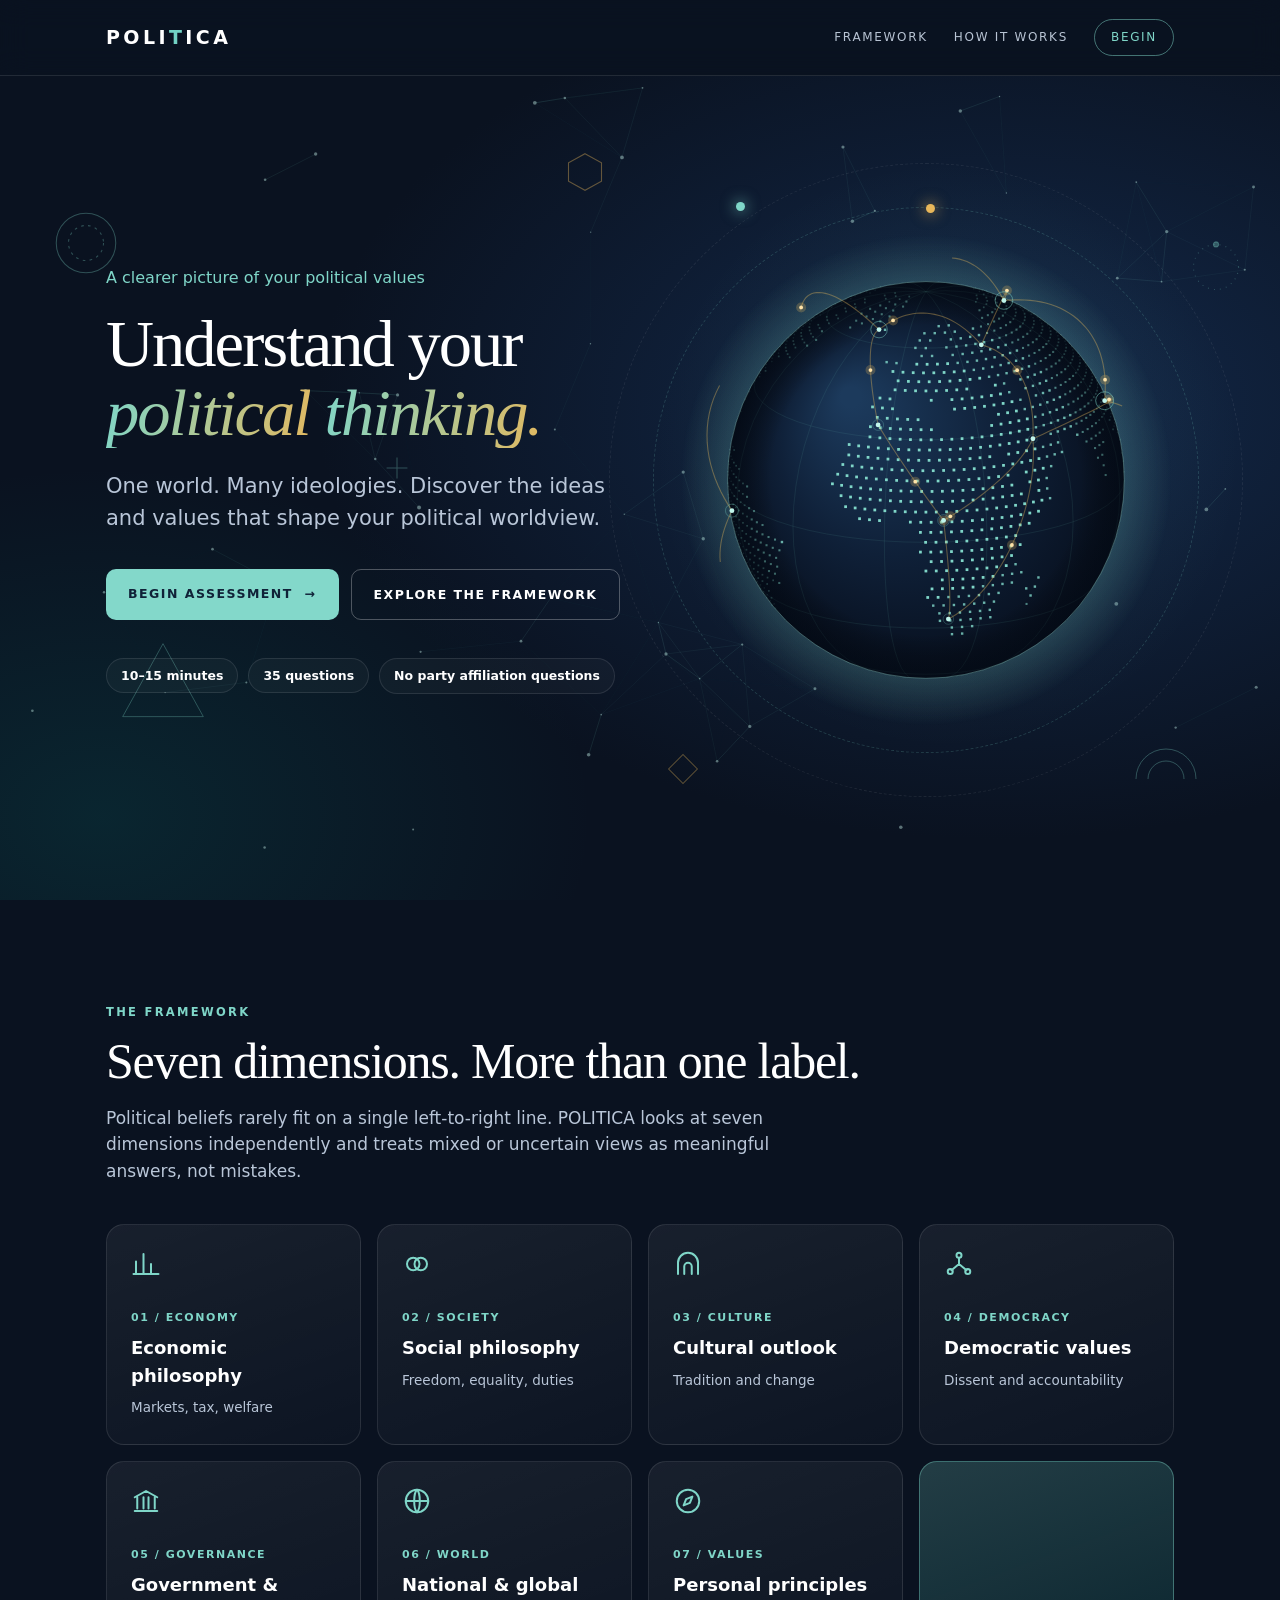
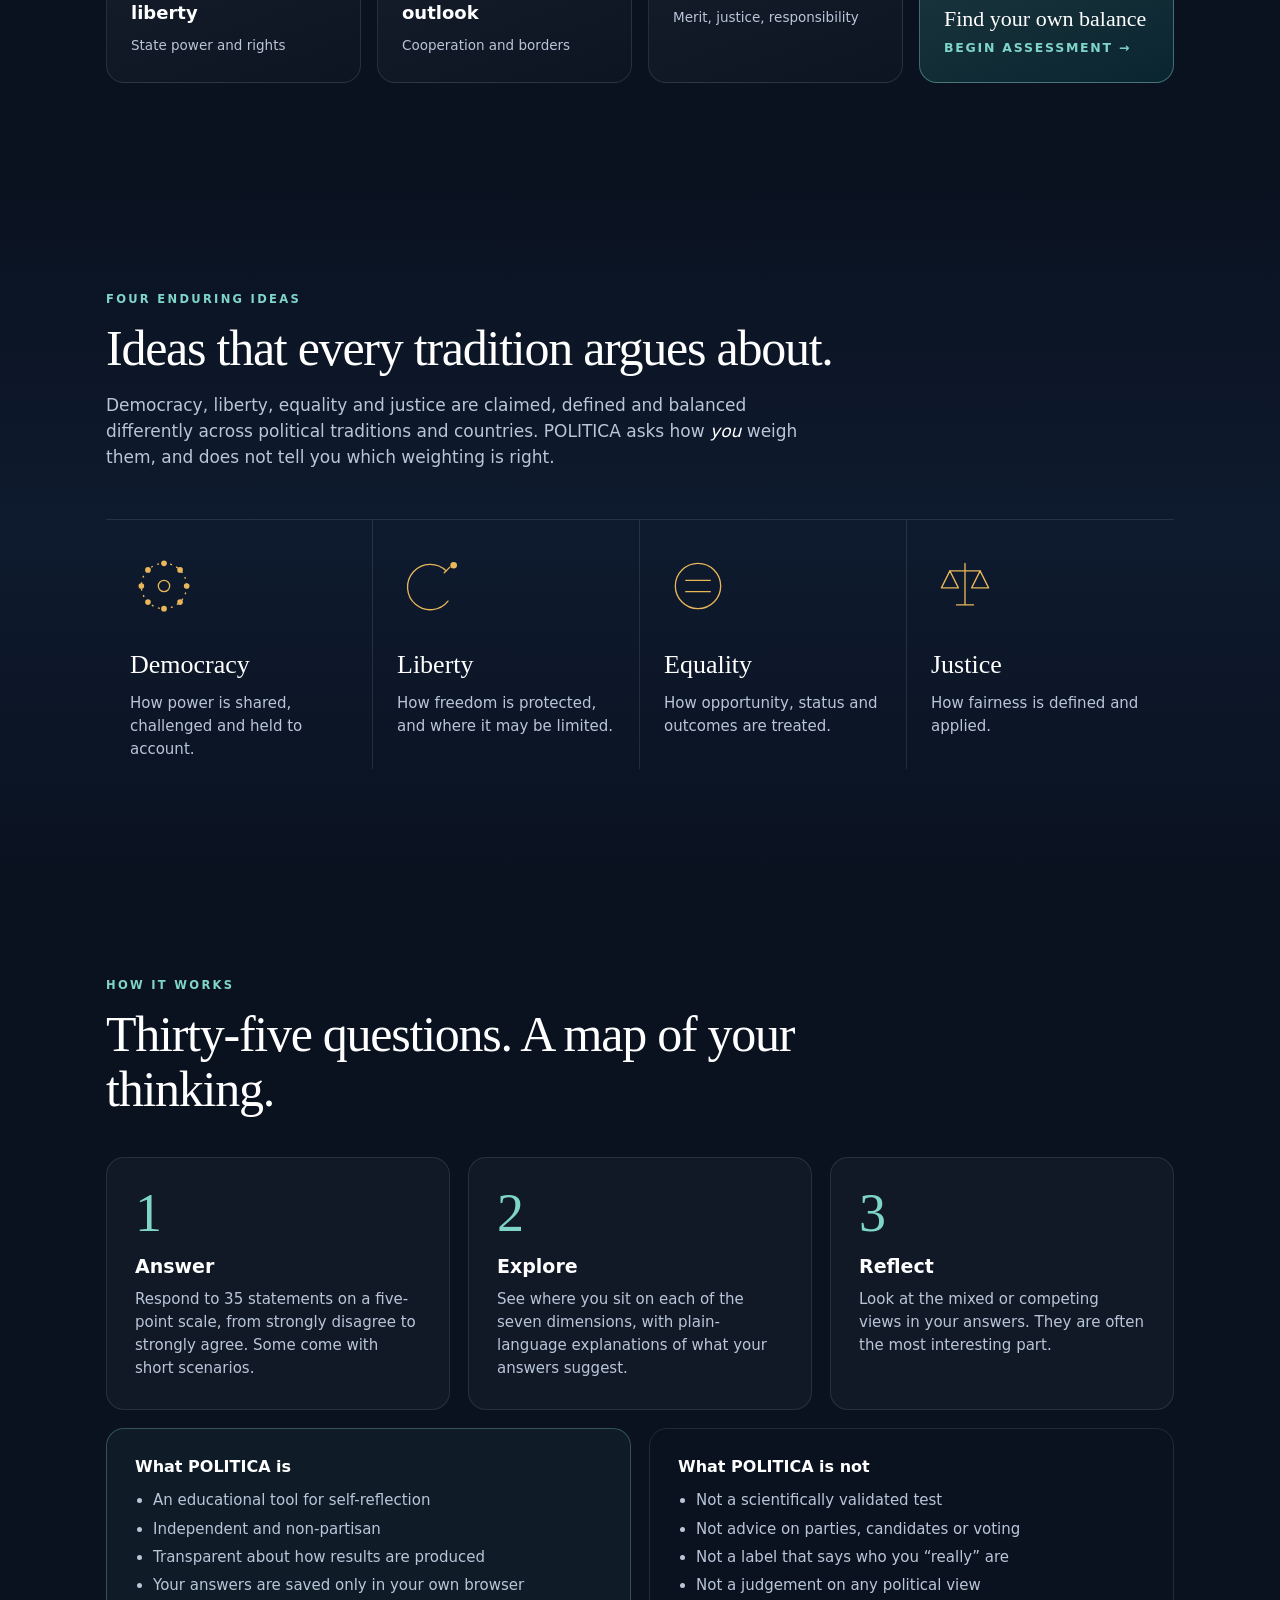
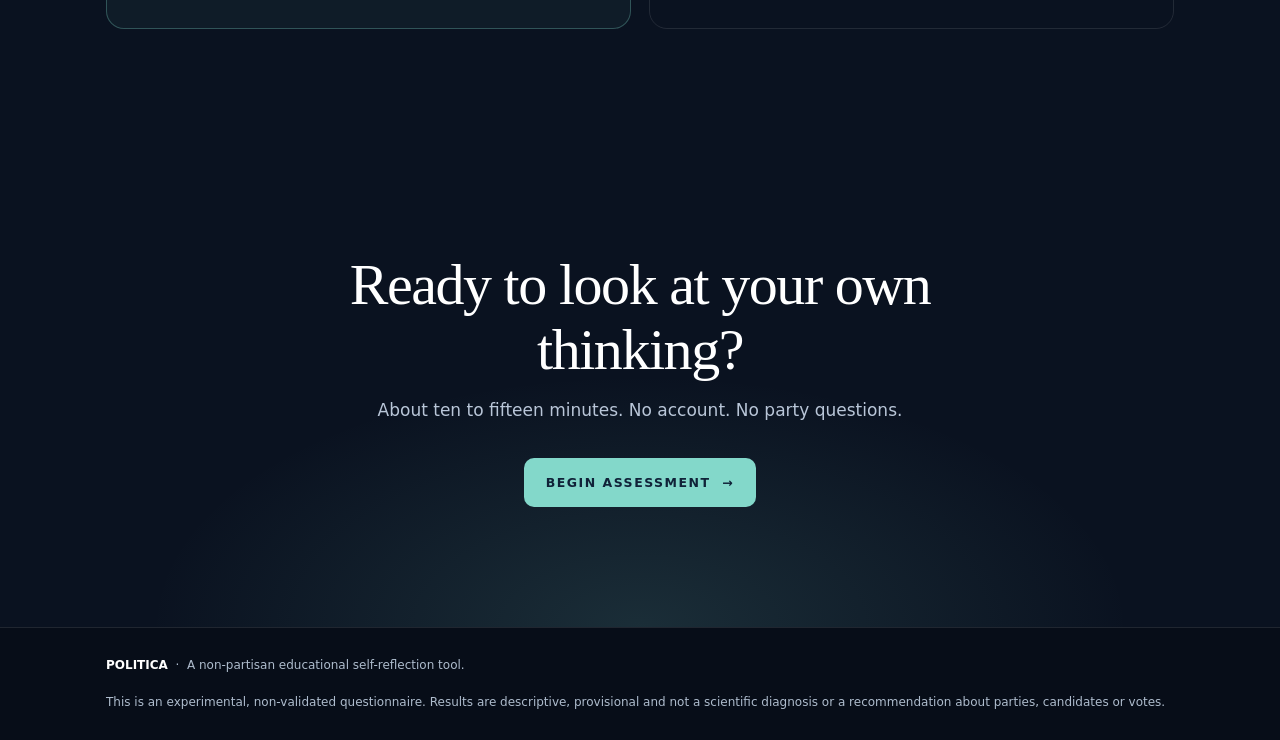
==== index.html @ 69eafd4e "Add Google Search Console verification tag" ====
<!doctype html>
<html lang="en">
<head>
<meta charset="utf-8">
<meta name="viewport" content="width=device-width,initial-scale=1">
<meta name="google-site-verification" content="RsJRfWG9T9TKTQekdSb1oeIN9cOmg4EARWFVjfkve58">  
<title>POLITICA — Understand Your Political Thinking</title>
<meta name="description" content="A free, non-partisan political self-assessment. Explore your views on economy, society, culture, democracy, liberty, global outlook and values.">
<link rel="canonical" href="https://politica-ynnr.onrender.com/">
<meta name="theme-color" content="#0a1220">
<link rel="icon" href="assets/favicon.svg" type="image/svg+xml">
<meta property="og:type" content="website">
<meta property="og:site_name" content="POLITICA">
<meta property="og:title" content="POLITICA — Understand Your Political Thinking">
<meta property="og:description" content="One world. Many ideologies. Discover the ideas and values that shape your political worldview.">
<meta property="og:url" content="https://politica-ynnr.onrender.com/">
<meta property="og:image" content="https://politica-ynnr.onrender.com/assets/og-image.png">
<meta property="og:image:width" content="1200">
<meta property="og:image:height" content="630">
<meta property="og:image:alt" content="POLITICA: a rotating dotted globe with network lines and the headline Understand your political thinking.">
<meta name="twitter:card" content="summary_large_image">
<meta name="twitter:title" content="POLITICA — Understand Your Political Thinking">
<meta name="twitter:description" content="One world. Many ideologies. Discover the ideas and values that shape your political worldview.">
<meta name="twitter:image" content="https://politica-ynnr.onrender.com/assets/og-image.png">
<script type="application/ld+json">{"@context":"https://schema.org","@graph":[{"@type":"WebSite","name":"POLITICA","url":"https://politica-ynnr.onrender.com/","description":"A free, non-partisan political self-assessment exploring seven dimensions of political thinking.","inLanguage":"en"},{"@type":"WebApplication","name":"POLITICA political self-assessment","url":"https://politica-ynnr.onrender.com/assessment.html","applicationCategory":"EducationalApplication","operatingSystem":"Any","isAccessibleForFree":true,"description":"A 35-question educational self-reflection tool covering economic, social, cultural, democratic, liberty, global and personal-values dimensions. Not scientifically validated and not a recommendation about parties or candidates."}]}</script>
<script>document.documentElement.classList.add('js')</script>
<link rel="stylesheet" href="css/base.css">
<link rel="stylesheet" href="css/landing.css">
</head>
<body class="landing">
<a class="skip" href="#main">Skip to main content</a>
<header class="topbar"><div class="wrap topinner"><a class="brand" href="index.html" aria-label="POLITICA home">POLI<span>T</span>ICA</a><nav class="topnav" aria-label="Primary"><a href="#framework">Framework</a><a href="#how">How it works</a><a class="navcta" href="assessment.html">Begin</a></nav></div></header>

<section class="hero" id="top">
<canvas class="fx-particles" id="fxParticles" aria-hidden="true"></canvas>
<div class="hero-glow" aria-hidden="true"></div>
<div class="shapes" aria-hidden="true">
<div class="shape" style="--d:.9;left:4%;top:16%;--t:11s"><i><svg width="70" height="70" viewBox="0 0 80 80" fill="none" stroke="currentColor" stroke-width="1.2"><circle cx="40" cy="40" r="34"/><circle cx="40" cy="40" r="20" stroke-dasharray="3 5"/></svg></i></div>
<div class="shape" style="--d:1.5;left:44%;top:9%;--t:9s;--dl:-3s;color:rgba(232,183,90,.4)"><i><svg width="44" height="44" viewBox="0 0 48 48" fill="none" stroke="currentColor" stroke-width="1.2"><path d="M24 4l18 10v20L24 44 6 34V14z"/></svg></i></div>
<div class="shape" style="--d:.6;left:9%;top:68%;--t:13s;--dl:-6s"><i><svg width="96" height="96" viewBox="0 0 100 100" fill="none" stroke="currentColor" stroke-width="1"><path d="M50 8l42 76H8z"/></svg></i></div>
<div class="shape hide-sm" style="--d:1.2;left:52%;top:82%;--t:10s;--dl:-2s;color:rgba(232,183,90,.35)"><i><svg width="34" height="34" viewBox="0 0 40 40" fill="none" stroke="currentColor" stroke-width="1.2"><rect x="8" y="8" width="24" height="24" transform="rotate(45 20 20)"/></svg></i></div>
<div class="shape hide-sm" style="--d:.7;left:30%;top:46%;--t:14s;--dl:-8s"><i><svg width="26" height="26" viewBox="0 0 30 30" stroke="currentColor" stroke-width="1.2"><path d="M15 3v24M3 15h24"/></svg></i></div>
<div class="shape" style="--d:1.1;left:93%;top:20%;--t:12s;--dl:-4s"><i><svg width="52" height="52" viewBox="0 0 60 60" fill="none" stroke="currentColor" stroke-width="1.2"><circle cx="30" cy="30" r="26" stroke-dasharray="1 6"/><circle cx="30" cy="4" r="3" fill="currentColor"/></svg></i></div>
<div class="shape hide-sm" style="--d:.5;left:88%;top:78%;--t:15s;--dl:-1s"><i><svg width="80" height="80" viewBox="0 0 80 80" fill="none" stroke="currentColor" stroke-width="1"><path d="M10 60a30 30 0 0 1 60 0"/><path d="M22 60a18 18 0 0 1 36 0"/></svg></i></div>
</div>
<div class="wrap hero-grid">
<div class="hero-copy">
<div class="eyebrow reveal">A clearer picture of your political values</div>
<h1>Understand your <em>political thinking.</em></h1>
<p class="lede reveal" style="--d:700ms">One world. Many ideologies. Discover the ideas and values that shape your political worldview.</p>
<div class="cta-row reveal" style="--d:850ms"><a class="btn btn-primary btn-lg" id="beginBtn" href="assessment.html">Begin assessment&nbsp; →</a><a class="btn btn-ghost btn-lg" href="#framework">Explore the framework</a></div>
<div class="resume hidden" id="resumeBox" role="region" aria-label="Saved progress"><span id="resumeText" aria-live="polite"></span><button class="btn btn-ghost" id="resumeClear" type="button">Start over</button></div>
<div class="meta reveal" style="--d:1000ms"><span><b>10–15 minutes</b></span><span><b>35 questions</b></span><span><b>No party affiliation questions</b></span></div>
</div>
<div class="globe-wrap" id="globeWrap">
<div class="orbit o1" aria-hidden="true"></div><div class="orbit o2" aria-hidden="true"></div>
<canvas id="globe" aria-label="A slowly rotating dotted globe with glowing network lines. Drag to rotate." role="img"></canvas>
</div>
</div>
</section>

<main id="main">
<section class="section" id="framework"><div class="wrap">
<div class="kicker reveal">The framework</div>
<h2 class="reveal" style="--d:80ms">Seven dimensions. More than one label.</h2>
<p class="section-lede reveal" style="--d:140ms">Political beliefs rarely fit on a single left-to-right line. POLITICA looks at seven dimensions independently and treats mixed or uncertain views as meaningful answers, not mistakes.</p>
<div class="dimension-grid">
<div class="dim reveal" style="--d:0ms"><svg class="ico" viewBox="0 0 24 24" fill="none" stroke="currentColor" stroke-width="1.6" stroke-linecap="round" aria-hidden="true"><path d="M4 20V10M10 20V4M16 20v-8M2 20h20"/></svg><div class="num">01 / ECONOMY</div><h3>Economic philosophy</h3><small>Markets, tax, welfare</small></div>
<div class="dim reveal" style="--d:70ms"><svg class="ico" viewBox="0 0 24 24" fill="none" stroke="currentColor" stroke-width="1.6" aria-hidden="true"><circle cx="9" cy="12" r="5"/><circle cx="15" cy="12" r="5"/></svg><div class="num">02 / SOCIETY</div><h3>Social philosophy</h3><small>Freedom, equality, duties</small></div>
<div class="dim reveal" style="--d:140ms"><svg class="ico" viewBox="0 0 24 24" fill="none" stroke="currentColor" stroke-width="1.6" stroke-linecap="round" aria-hidden="true"><path d="M4 20V11a8 8 0 0 1 16 0v9M9 20v-6a3 3 0 0 1 6 0v6"/></svg><div class="num">03 / CULTURE</div><h3>Cultural outlook</h3><small>Tradition and change</small></div>
<div class="dim reveal" style="--d:210ms"><svg class="ico" viewBox="0 0 24 24" fill="none" stroke="currentColor" stroke-width="1.6" stroke-linecap="round" aria-hidden="true"><circle cx="12" cy="5" r="2"/><circle cx="5" cy="18" r="2"/><circle cx="19" cy="18" r="2"/><path d="M12 7v5M12 12l-6 5M12 12l6 5"/></svg><div class="num">04 / DEMOCRACY</div><h3>Democratic values</h3><small>Dissent and accountability</small></div>
<div class="dim reveal" style="--d:0ms"><svg class="ico" viewBox="0 0 24 24" fill="none" stroke="currentColor" stroke-width="1.6" stroke-linecap="round" stroke-linejoin="round" aria-hidden="true"><path d="M3 9l9-5 9 5M5 9v9M10 9v9M14 9v9M19 9v9M3 20h18"/></svg><div class="num">05 / GOVERNANCE</div><h3>Government &amp; liberty</h3><small>State power and rights</small></div>
<div class="dim reveal" style="--d:70ms"><svg class="ico" viewBox="0 0 24 24" fill="none" stroke="currentColor" stroke-width="1.6" stroke-linecap="round" aria-hidden="true"><circle cx="12" cy="12" r="9"/><path d="M3 12h18M12 3c3 3 3 15 0 18M12 3c-3 3-3 15 0 18"/></svg><div class="num">06 / WORLD</div><h3>National &amp; global outlook</h3><small>Cooperation and borders</small></div>
<div class="dim reveal" style="--d:140ms"><svg class="ico" viewBox="0 0 24 24" fill="none" stroke="currentColor" stroke-width="1.6" stroke-linejoin="round" aria-hidden="true"><circle cx="12" cy="12" r="9"/><path d="M15.5 8.5l-2 5-5 2 2-5z"/></svg><div class="num">07 / VALUES</div><h3>Personal principles</h3><small>Merit, justice, responsibility</small></div>
<a class="dim dim-cta reveal" style="--d:210ms" href="assessment.html"><span>Find your own balance</span><b>Begin assessment →</b></a>
</div>
</div></section>

<section class="section alt" id="ideas"><div class="wrap">
<div class="kicker reveal">Four enduring ideas</div>
<h2 class="reveal" style="--d:80ms">Ideas that every tradition argues about.</h2>
<p class="section-lede reveal" style="--d:140ms">Democracy, liberty, equality and justice are claimed, defined and balanced differently across political traditions and countries. POLITICA asks how <em>you</em> weigh them, and does not tell you which weighting is right.</p>
<div class="ideas">
<div class="idea reveal" style="--d:0ms"><svg viewBox="0 0 72 72" fill="none" stroke="currentColor" stroke-width="1.4" aria-hidden="true"><circle cx="36" cy="36" r="6"/><g fill="currentColor" stroke="none"><circle cx="60" cy="36" r="3"/><circle cx="53" cy="53" r="3"/><circle cx="36" cy="60" r="3"/><circle cx="19" cy="53" r="3"/><circle cx="12" cy="36" r="3"/><circle cx="19" cy="19" r="3"/><circle cx="36" cy="12" r="3"/><circle cx="53" cy="19" r="3"/></g><circle cx="36" cy="36" r="24" stroke-dasharray="2 5"/></svg><h3>Democracy</h3><p>How power is shared, challenged and held to account.</p></div>
<div class="idea reveal" style="--d:90ms"><svg viewBox="0 0 72 72" fill="none" stroke="currentColor" stroke-width="1.4" stroke-linecap="round" aria-hidden="true"><path d="M54 52A24 24 0 1 1 52 20"/><circle cx="60" cy="14" r="3.5" fill="currentColor" stroke="none"/><path d="M50 22l6-6"/></svg><h3>Liberty</h3><p>How freedom is protected, and where it may be limited.</p></div>
<div class="idea reveal" style="--d:180ms"><svg viewBox="0 0 72 72" fill="none" stroke="currentColor" stroke-width="1.4" stroke-linecap="round" aria-hidden="true"><circle cx="36" cy="36" r="24"/><path d="M23 30h26M23 42h26"/></svg><h3>Equality</h3><p>How opportunity, status and outcomes are treated.</p></div>
<div class="idea reveal" style="--d:270ms"><svg viewBox="0 0 72 72" fill="none" stroke="currentColor" stroke-width="1.4" stroke-linecap="round" stroke-linejoin="round" aria-hidden="true"><path d="M36 12v44M20 20h32M27 56h18"/><path d="M20 20l-9 18h18zM52 20l-9 18h18z"/></svg><h3>Justice</h3><p>How fairness is defined and applied.</p></div>
</div>
</div></section>

<section class="section" id="how"><div class="wrap">
<div class="kicker reveal">How it works</div>
<h2 class="reveal" style="--d:80ms">Thirty-five questions. A map of your thinking.</h2>
<div class="steps3">
<div class="step3 reveal" style="--d:0ms"><b>1</b><h3>Answer</h3><p>Respond to 35 statements on a five-point scale, from strongly disagree to strongly agree. Some come with short scenarios.</p></div>
<div class="step3 reveal" style="--d:100ms"><b>2</b><h3>Explore</h3><p>See where you sit on each of the seven dimensions, with plain-language explanations of what your answers suggest.</p></div>
<div class="step3 reveal" style="--d:200ms"><b>3</b><h3>Reflect</h3><p>Look at the mixed or competing views in your answers. They are often the most interesting part.</p></div>
</div>
<div class="promise reveal" style="--d:100ms">
<div><h3>What POLITICA is</h3><ul><li>An educational tool for self-reflection</li><li>Independent and non-partisan</li><li>Transparent about how results are produced</li><li>Your answers are saved only in your own browser</li></ul></div>
<div><h3>What POLITICA is not</h3><ul><li>Not a scientifically validated test</li><li>Not advice on parties, candidates or voting</li><li>Not a label that says who you “really” are</li><li>Not a judgement on any political view</li></ul></div>
</div>
</div></section>

<section class="final"><div class="wrap">
<h2 class="reveal">Ready to look at your own thinking?</h2>
<p class="reveal" style="--d:100ms">About ten to fifteen minutes. No account. No party questions.</p>
<div class="reveal" style="--d:200ms"><a class="btn btn-primary btn-lg" href="assessment.html">Begin assessment&nbsp; →</a></div>
</div></section>
</main>

<footer class="footer"><div class="wrap"><strong>POLITICA</strong> &nbsp;·&nbsp; A non-partisan educational self-reflection tool.<br><br>This is an experimental, non-validated questionnaire. Results are descriptive, provisional and not a scientific diagnosis or a recommendation about parties, candidates or votes.</div></footer>

<script src="js/scoring.js"></script>
<script src="js/storage.js"></script>
<script src="js/landing.js"></script>
<script src="js/fx.js" defer></script>
<script src="js/globe.js" defer></script>
<script src="js/transition.js" defer></script>
</body>
</html>
---- css/base.css ----
/* POLITICA base.css — shared by every page: design tokens, type, buttons, header, footer, focus and motion rules. */
:root{--ink:#172235;--muted:#64748b;--paper:#f6f7f9;--card:#fff;--navy:#101b2d;--navy2:#1b2b43;--teal:#087f78;--mint:#dff4ef;--line:#e5e9ef;--gold:#e8b75a;--shadow:0 18px 55px rgba(22,34,53,.09);--serif:"Iowan Old Style","Palatino Linotype",Palatino,"Book Antiqua",Georgia,serif}
*{box-sizing:border-box}
html{scroll-behavior:smooth;scroll-padding-top:92px}
body{margin:0;background:var(--paper);color:var(--ink);font-family:Inter,ui-sans-serif,system-ui,-apple-system,BlinkMacSystemFont,"Segoe UI",sans-serif;line-height:1.55}
button{font:inherit;cursor:pointer}
.wrap{max-width:1120px;margin:auto;padding:0 26px}
.topbar{height:76px;background:var(--navy);color:white;display:flex;align-items:center;border-bottom:1px solid #ffffff18}
.topinner{display:flex;justify-content:space-between;align-items:center;width:100%}
.brand{font-weight:850;letter-spacing:.18em;font-size:19px}
.brand span{color:#72d2c4}
.topnote{font-size:12px;color:#b8c4d4;letter-spacing:.08em;text-transform:uppercase}
.btn{border:0;border-radius:10px;padding:13px 19px;font-weight:750;transition:.2s}
.btn-primary{background:#83d8ca;color:#102238}
.btn-primary:hover{background:#a1e7dc;transform:translateY(-1px)}
.btn-ghost{background:transparent;border:1px solid #ffffff45;color:#fff}
.btn:disabled{opacity:.35;cursor:not-allowed;transform:none}
.hidden{display:none!important}
.footer{background:#101b2d;color:#aebccd;padding:28px 0;font-size:12px}
.footer strong{color:white}
.toast{position:fixed;bottom:22px;left:50%;transform:translateX(-50%);background:#122238;color:white;padding:11px 17px;border-radius:9px;font-size:13px;z-index:10;opacity:0;pointer-events:none;transition:.2s}
.toast.show{opacity:1}
.sr-only{position:absolute;width:1px;height:1px;overflow:hidden;clip:rect(0 0 0 0);white-space:nowrap}
.skip{position:absolute;left:-9999px;top:8px;z-index:20;background:#fff;color:#101b2d;padding:10px 14px;border-radius:8px;font-weight:700}
.skip:focus{left:12px}
:focus-visible{outline:3px solid #0a9b92;outline-offset:2px}
a.btn{display:inline-block;text-decoration:none;text-align:center}
a.brand{color:inherit;text-decoration:none}
a.topnote{text-decoration:none}
a.topnote:hover{color:#fff}
@media(max-width:520px){
  .wrap{padding:0 17px}
  .topnote{display:none}
}
@media(prefers-reduced-motion:reduce){
  html{scroll-behavior:auto}
  *{transition:none!important}
}
/* ===== Page transition overlay (home -> assessment) ===== */
.tx{position:fixed;inset:0;z-index:1000;display:grid;place-items:center;background:radial-gradient(900px 600px at 50% 45%,#13294a 0%,#0a1220 62%);opacity:0;animation:txIn .32s ease forwards}
@keyframes txIn{to{opacity:1}}
.tx canvas{position:absolute;inset:0;width:100%;height:100%}
.tx-center{position:relative;display:flex;flex-direction:column;align-items:center;gap:22px;text-align:center}
.tx-emblem{width:min(34vmin,260px);height:auto;color:#7fd6c8}
.tx-emblem *{fill:none;stroke:currentColor;stroke-width:1.1;opacity:.75}
.tx-word{color:#fff;font-weight:850;font-size:clamp(30px,6vw,56px);letter-spacing:.24em;padding-left:.24em}
.tx-word span{color:#72d2c4}
.tx-sub{color:#a9bad0;font-size:12px;letter-spacing:.28em;text-transform:uppercase}
.tx.run .tx-emblem *{stroke-dasharray:1;stroke-dashoffset:1;animation:txDraw 1.1s cubic-bezier(.3,.6,.2,1) .12s forwards}
.tx.run .tx-word{opacity:0;letter-spacing:.5em;animation:txWord .85s cubic-bezier(.2,.7,.2,1) .4s forwards}
.tx.run .tx-sub{opacity:0;animation:txSub .6s ease .9s forwards}
@keyframes txDraw{to{stroke-dashoffset:0}}
@keyframes txWord{to{opacity:1;letter-spacing:.24em}}
@keyframes txSub{to{opacity:1}}
html.tx-lock{overflow:hidden}
.arrival{display:none;animation:none;opacity:1}
html.arrive .arrival{display:grid}
html.arrive.arrive-out .arrival{opacity:0;transition:opacity .55s ease;pointer-events:none}
@media print{.tx,.arrival{display:none!important}}
---- css/landing.css ----
/* POLITICA landing.css — the home page. Loads after base.css. Dark theme, hero visuals, sections, motion rules. */
body.landing{--bg:#0a1220;--bg2:#0e1a2e;--ink:#e8eef7;--soft:#b9c6d8;--mint:#7fd6c8;--gold:#e8b75a;--line:rgba(255,255,255,.1);background:var(--bg);color:var(--ink)}
.landing h1,.landing h2,.landing h3{margin:0}
.landing .topbar{position:sticky;top:0;z-index:30;background:rgba(10,18,32,.72);-webkit-backdrop-filter:blur(14px);backdrop-filter:blur(14px);border-bottom:1px solid var(--line)}
.topnav{display:flex;align-items:center;gap:26px}
.topnav a{color:#b8c4d4;font-size:12px;letter-spacing:.14em;text-transform:uppercase;text-decoration:none;transition:color .2s}
.topnav a:hover{color:#fff}
.topnav .navcta{border:1px solid rgba(127,214,200,.5);color:var(--mint);padding:8px 16px;border-radius:30px}
.topnav .navcta:hover{background:rgba(127,214,200,.12);color:#fff}

/* ---------- hero ---------- */
.hero{position:relative;overflow:hidden;min-height:calc(100vh - 76px);min-height:calc(100svh - 76px);display:flex;align-items:center;padding:56px 0 72px;background:radial-gradient(1100px 700px at 78% 40%,#13294a 0%,rgba(10,18,32,0) 62%),radial-gradient(700px 500px at 8% 90%,rgba(8,127,120,.18) 0%,rgba(10,18,32,0) 70%),var(--bg);--mx:0;--my:0;--sy:0}
.fx-particles{position:absolute;inset:0;width:100%;height:100%;z-index:0}
.hero-glow{position:absolute;inset:0;z-index:0;background:radial-gradient(420px 420px at 74% 46%,rgba(127,214,200,.10),rgba(127,214,200,0) 70%);pointer-events:none}
.shapes{position:absolute;inset:0;z-index:1;pointer-events:none}
.shape{position:absolute;color:rgba(127,214,200,.32);transform:translate3d(calc(var(--mx)*var(--d)*-26px),calc(var(--my)*var(--d)*-26px + var(--sy)*var(--d)*-.16px),0);will-change:transform}
.shape i{display:block;animation:floaty var(--t,10s) ease-in-out var(--dl,0s) infinite alternate}
@keyframes floaty{from{transform:translateY(-12px) rotate(-5deg)}to{transform:translateY(14px) rotate(6deg)}}
.hero-grid{position:relative;z-index:2;display:grid;grid-template-columns:1.05fr .95fr;gap:24px;align-items:center;width:100%}
.hero-copy{max-width:640px}
.hero .eyebrow{color:var(--mint)}
.hero h1{font-family:var(--serif);font-weight:500;font-size:clamp(40px,5.2vw,74px);line-height:1.04;letter-spacing:-.03em;margin:18px 0 22px;max-width:none;color:#fff}
.hero h1 em{font-style:italic;color:var(--mint)}
.js .hero h1 .w{display:inline-block;opacity:0;transform:translateY(.45em);filter:blur(8px);animation:wordIn 1s cubic-bezier(.2,.7,.2,1) forwards;animation-delay:calc(var(--i)*110ms + 150ms)}
@keyframes wordIn{to{opacity:1;transform:none;filter:none}}
.js .hero h1 em .w{background:linear-gradient(100deg,#7fd6c8 0%,#e8b75a 50%,#7fd6c8 100%);background-size:220% 100%;-webkit-background-clip:text;background-clip:text;color:transparent;animation:wordIn 1s cubic-bezier(.2,.7,.2,1) forwards,shimmer 9s linear 1.6s infinite;animation-delay:calc(var(--i)*110ms + 150ms),0s}
@keyframes shimmer{to{background-position:-220% 0}}
.hero .lede{font-size:clamp(17px,1.9vw,21px);line-height:1.55;color:var(--soft);max-width:540px;margin:0}
.cta-row{display:flex;gap:12px;flex-wrap:wrap;margin-top:34px}
.btn-lg{padding:15px 22px;font-size:12.5px;letter-spacing:.12em;text-transform:uppercase;white-space:nowrap}
.landing .btn-primary{box-shadow:0 0 0 0 rgba(127,214,200,.45);transition:transform .2s,background .2s,box-shadow .3s}
.landing .btn-primary:hover{box-shadow:0 10px 36px -8px rgba(127,214,200,.55)}
.landing .btn-ghost{border-color:rgba(255,255,255,.28);color:#fff}
.landing .btn-ghost:hover{background:rgba(255,255,255,.07)}
.meta{display:flex;gap:10px;margin-top:38px;flex-wrap:wrap}
.meta span{border:1px solid var(--line);border-radius:30px;padding:7px 14px;font-size:12.5px;color:var(--soft);background:rgba(255,255,255,.03)}
.meta b{color:#fff;font-weight:650}
.resume{display:flex;flex-wrap:wrap;align-items:center;gap:14px;margin-top:22px;color:#c3cedb;font-size:14px;padding:12px 16px;border:1px solid rgba(127,214,200,.3);border-radius:14px;background:rgba(127,214,200,.06);max-width:560px}
.resume .btn{padding:9px 14px}

/* ---------- globe ---------- */
.globe-wrap{position:relative;width:min(100%,560px);aspect-ratio:1;justify-self:center;transform:translate3d(calc(var(--mx)*-10px),calc(var(--sy)*.06px),0)}
#globe{position:absolute;inset:0;width:100%;height:100%;cursor:grab;touch-action:pan-y;z-index:2}
#globe:active{cursor:grabbing}
.orbit{position:absolute;border-radius:50%;border:1px dashed rgba(127,214,200,.2);pointer-events:none;z-index:1}
.orbit:after{content:"";position:absolute;width:9px;height:9px;border-radius:50%;background:var(--gold);top:-4px;left:50%;box-shadow:0 0 14px 2px rgba(232,183,90,.5)}
.o1{inset:-5%;animation:spin 70s linear infinite}
.o2{inset:-14%;border-color:rgba(255,255,255,.08);animation:spin 110s linear infinite reverse}
.o2:after{background:var(--mint);box-shadow:0 0 14px 2px rgba(127,214,200,.5);left:20%;top:6%}
@keyframes spin{to{transform:rotate(360deg)}}

/* ---------- sections ---------- */
.section{padding:104px 0;position:relative}
.section.alt{background:linear-gradient(180deg,var(--bg) 0%,var(--bg2) 50%,var(--bg) 100%)}
.kicker{color:var(--mint);font-size:11.5px;font-weight:800;letter-spacing:.2em;text-transform:uppercase}
.landing .section h2{font-family:var(--serif);font-weight:500;font-size:clamp(30px,4.2vw,50px);line-height:1.1;letter-spacing:-.025em;margin:12px 0 16px;max-width:760px;color:#fff}
.section-lede{color:var(--soft);font-size:17px;max-width:720px;margin:0 0 8px}
.section-lede em{color:#fff;font-style:italic}
.dimension-grid{display:grid;grid-template-columns:repeat(4,1fr);gap:16px;margin:40px 0 0}
.dim{position:relative;background:linear-gradient(160deg,rgba(255,255,255,.06),rgba(255,255,255,.015));border:1px solid var(--line);border-radius:18px;padding:24px;min-height:190px;transition:transform .35s cubic-bezier(.2,.7,.2,1),border-color .3s,background .3s;overflow:hidden}
.dim:hover{transform:translateY(-5px);border-color:rgba(127,214,200,.45)}
.dim .ico{width:30px;height:30px;color:var(--mint);margin-bottom:22px}
.dim .num{font-size:11px;color:var(--mint);font-weight:800;letter-spacing:.14em}
.dim h3{font-size:18px;margin:8px 0 6px;color:#fff;font-weight:650}
.dim small{color:var(--soft);font-size:13.5px}
a.dim-cta{display:flex;flex-direction:column;justify-content:flex-end;gap:6px;text-decoration:none;background:linear-gradient(160deg,rgba(127,214,200,.22),rgba(8,127,120,.18));border-color:rgba(127,214,200,.4);color:#fff}
.dim-cta span{font-family:var(--serif);font-size:22px;line-height:1.2}
.dim-cta b{color:var(--mint);font-size:12.5px;letter-spacing:.14em;text-transform:uppercase}
.ideas{display:grid;grid-template-columns:repeat(4,1fr);gap:0;margin-top:48px;border-top:1px solid var(--line)}
.idea{padding:32px 24px 8px;border-right:1px solid var(--line)}
.idea:last-child{border-right:0}
.idea svg{width:68px;height:68px;color:var(--gold);margin-bottom:18px}
.idea h3{font-family:var(--serif);font-weight:500;font-size:26px;color:#fff;margin-bottom:6px}
.idea p{color:var(--soft);font-size:15px;margin:0}
.steps3{display:grid;grid-template-columns:repeat(3,1fr);gap:18px;margin-top:40px}
.step3{border:1px solid var(--line);border-radius:18px;padding:28px;background:rgba(255,255,255,.03)}
.step3 b{font-family:var(--serif);font-size:54px;font-weight:400;color:var(--mint);line-height:1;display:block;margin-bottom:12px}
.step3 h3{font-size:19px;color:#fff;margin-bottom:6px}
.step3 p{color:var(--soft);font-size:15px;margin:0}
.promise{display:grid;grid-template-columns:1fr 1fr;gap:18px;margin-top:18px}
.promise>div{border:1px solid var(--line);border-radius:18px;padding:26px 28px}
.promise>div:first-child{border-color:rgba(127,214,200,.3);background:rgba(127,214,200,.05)}
.promise h3{font-size:16px;color:#fff;margin-bottom:10px}
.promise ul{margin:0;padding-left:18px;color:var(--soft);font-size:15px}
.promise li{margin:5px 0}
.final{padding:120px 0;text-align:center;background:radial-gradient(700px 360px at 50% 100%,rgba(127,214,200,.14),rgba(10,18,32,0) 70%)}
.landing .final h2{font-family:var(--serif);font-weight:500;line-height:1.12;font-size:clamp(32px,5vw,58px);letter-spacing:-.025em;color:#fff;margin:0 auto 14px;max-width:760px}
.final p{color:var(--soft);font-size:17px;margin:0 0 34px}
.landing .footer{border-top:1px solid var(--line);background:#070d18}

/* ---------- scroll reveal (only when JS is running; falls back to visible after 4s) ---------- */
.js .reveal{opacity:0;transform:translateY(28px);transition:opacity .9s ease,transform .9s cubic-bezier(.2,.7,.2,1);transition-delay:var(--d,0ms);animation:revealFallback 0s linear 4s forwards}
.js .reveal.in{opacity:1;transform:none}
@keyframes revealFallback{to{opacity:1;transform:none}}

/* ---------- responsive ---------- */
@media(max-width:980px){
  .hero{min-height:0;padding:44px 0 64px}
  .hero-grid{grid-template-columns:1fr;gap:34px}
  .globe-wrap{width:min(88vw,430px)}
  .dimension-grid{grid-template-columns:repeat(2,1fr)}
  .ideas{grid-template-columns:repeat(2,1fr)}
  .idea:nth-child(2){border-right:0}
  .idea{border-bottom:1px solid var(--line)}
  .steps3,.promise{grid-template-columns:1fr}
}
@media(max-width:640px){
  .topnav a:not(.navcta){display:none}
  .section{padding:72px 0}
  .dimension-grid{grid-template-columns:1fr}
  .dim{min-height:0}
  .ideas{grid-template-columns:1fr}
  .idea{border-right:0}
  .hide-sm{display:none}
  .btn-lg{padding:15px 20px}
  .cta-row .btn{flex:1 1 100%}
  .o2{display:none}
}

/* ---------- reduced motion: everything visible and still ---------- */
@media(prefers-reduced-motion:reduce){
  .js .reveal{opacity:1;transform:none;transition:none;animation:none}
  .js .hero h1 .w,.js .hero h1 em .w{opacity:1;transform:none;filter:none;animation:none}
  .shape,.globe-wrap{transform:none}
  .shape i,.orbit{animation:none}
  .dim:hover{transform:none}
}
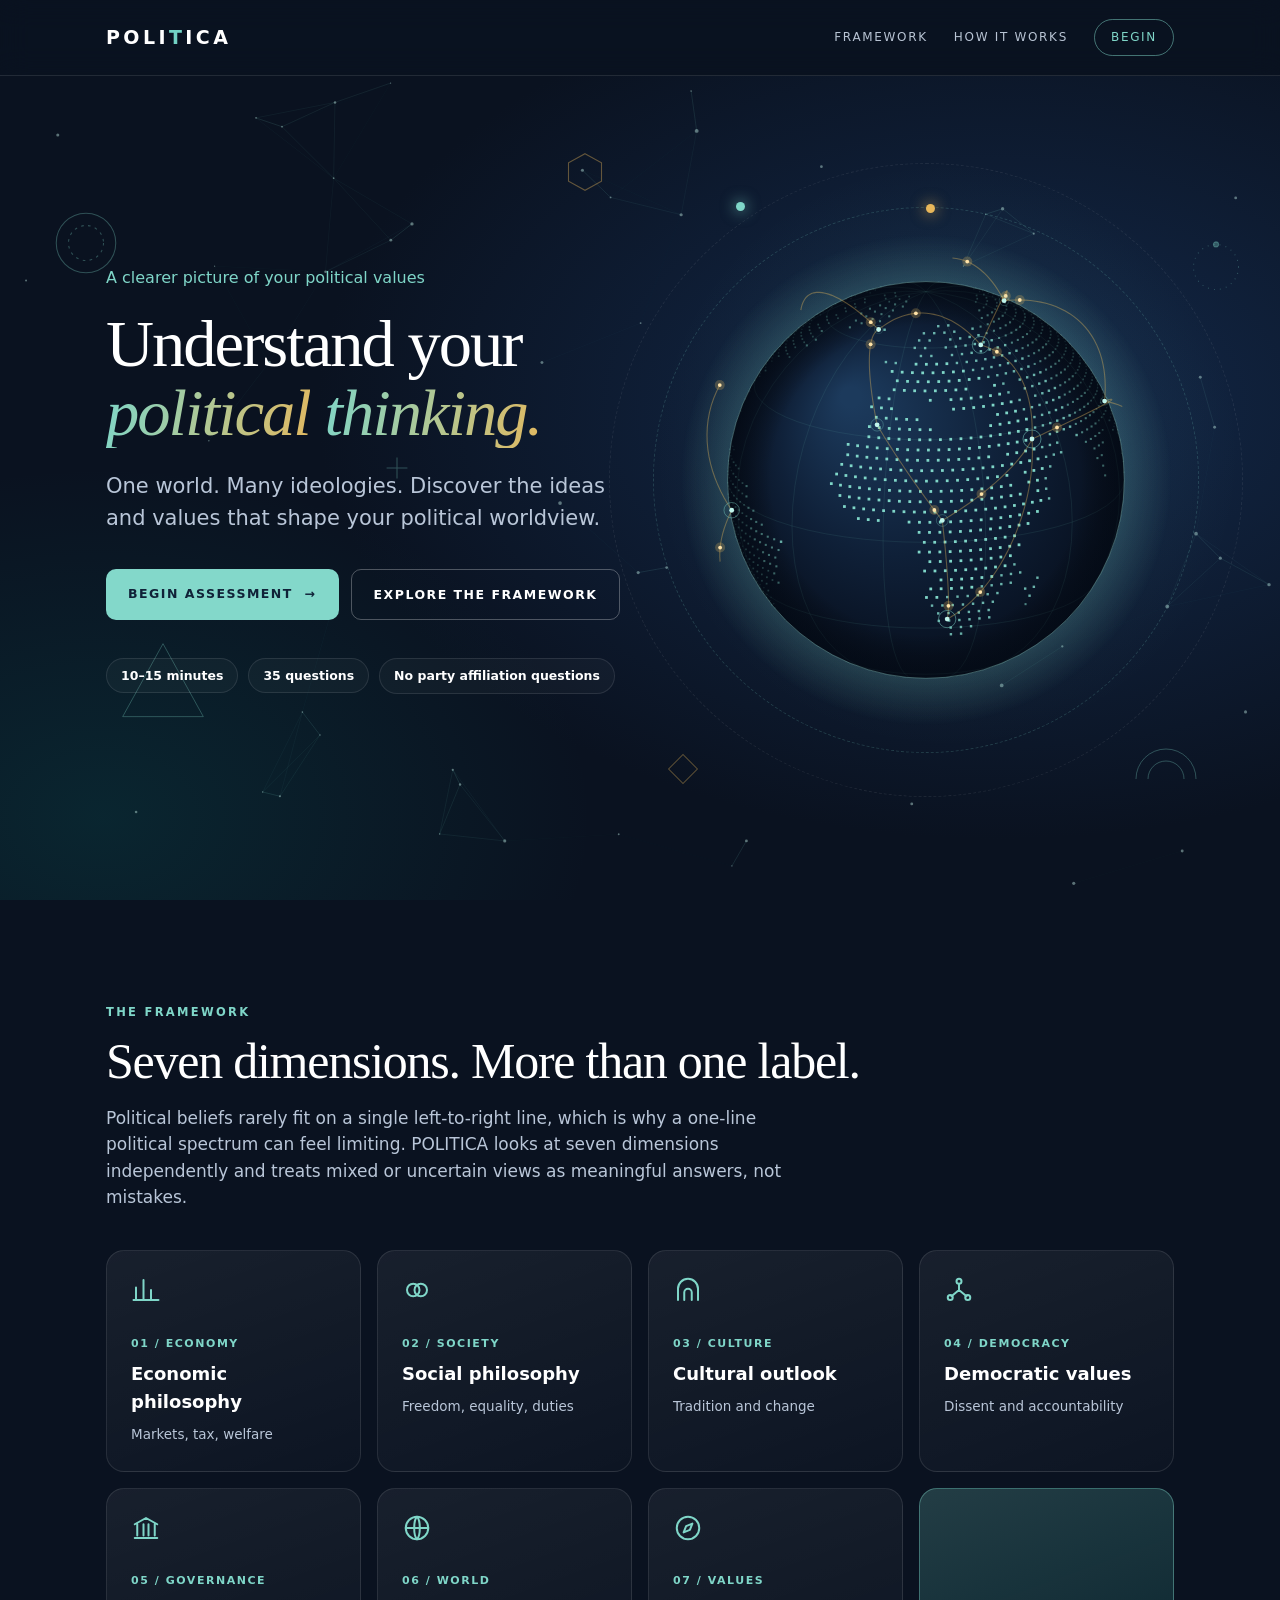
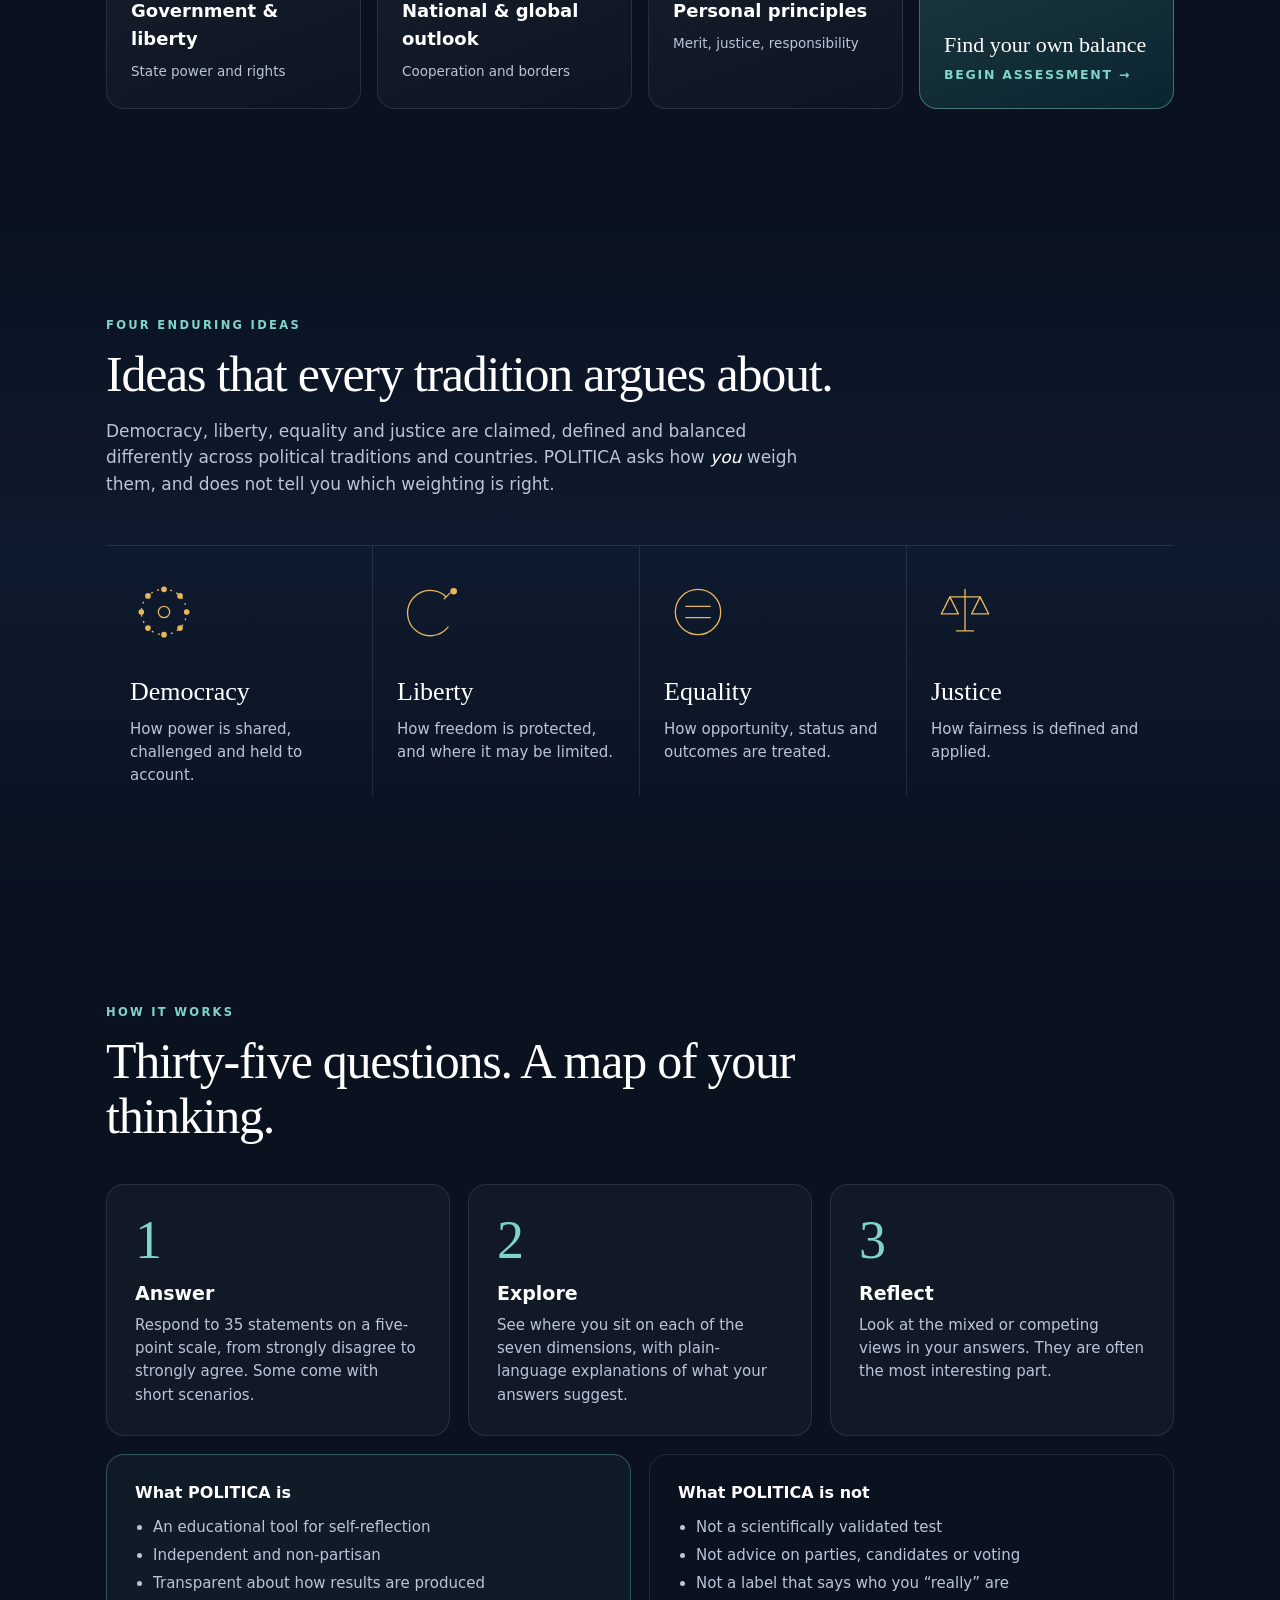
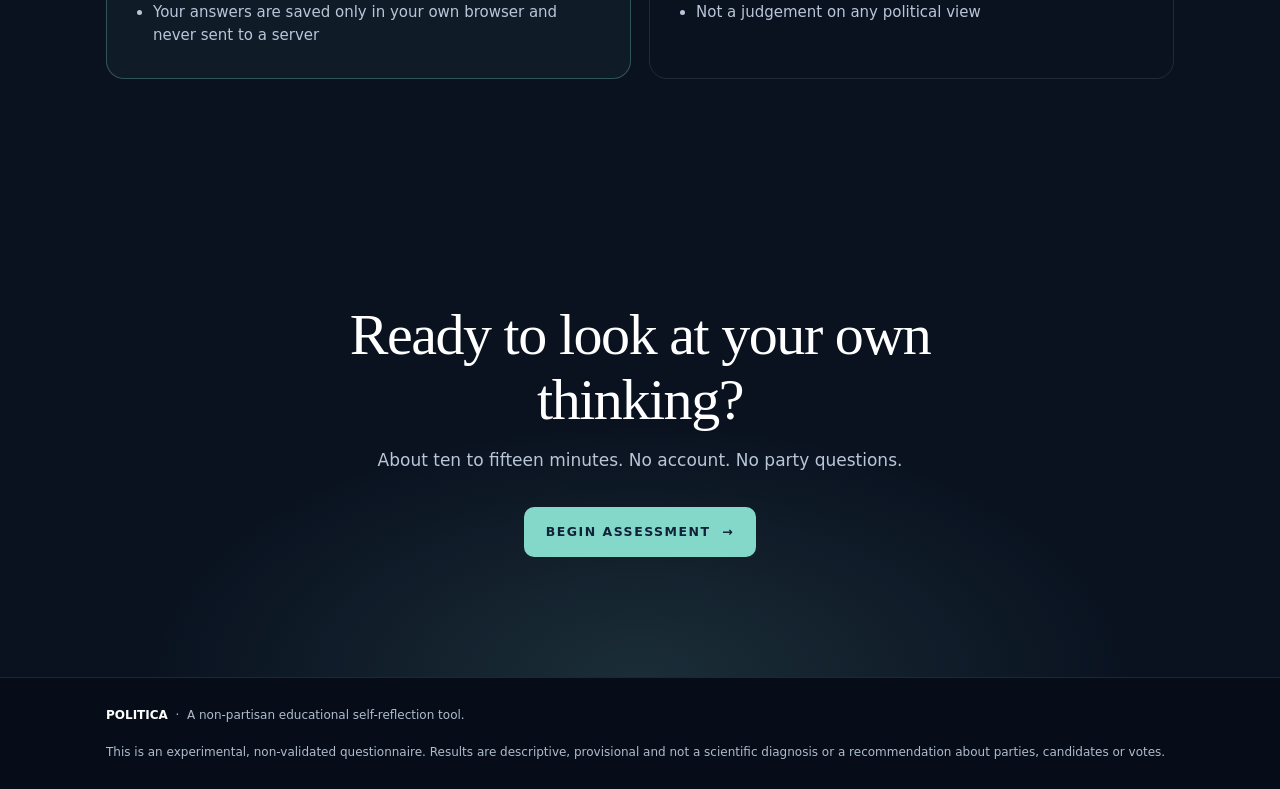
==== commit a5b315ac: "SEO improvements and metadata optimisation." ====
--- a/index.html
+++ b/index.html
@@ -5,7 +5,7 @@
 <meta name="viewport" content="width=device-width,initial-scale=1">
 <meta name="google-site-verification" content="RsJRfWG9T9TKTQekdSb1oeIN9cOmg4EARWFVjfkve58">  
 <title>POLITICA — Understand Your Political Thinking</title>
-<meta name="description" content="A free, non-partisan political self-assessment. Explore your views on economy, society, culture, democracy, liberty, global outlook and values.">
+<meta name="description" content="A free, non-partisan political values assessment. Answer 35 questions and explore your views across seven dimensions, from economy to democracy.">
 <link rel="canonical" href="https://politica-ynnr.onrender.com/">
 <meta name="theme-color" content="#0a1220">
 <link rel="icon" href="assets/favicon.svg" type="image/svg+xml">
@@ -22,14 +22,14 @@
 <meta name="twitter:title" content="POLITICA — Understand Your Political Thinking">
 <meta name="twitter:description" content="One world. Many ideologies. Discover the ideas and values that shape your political worldview.">
 <meta name="twitter:image" content="https://politica-ynnr.onrender.com/assets/og-image.png">
-<script type="application/ld+json">{"@context":"https://schema.org","@graph":[{"@type":"WebSite","name":"POLITICA","url":"https://politica-ynnr.onrender.com/","description":"A free, non-partisan political self-assessment exploring seven dimensions of political thinking.","inLanguage":"en"},{"@type":"WebApplication","name":"POLITICA political self-assessment","url":"https://politica-ynnr.onrender.com/assessment.html","applicationCategory":"EducationalApplication","operatingSystem":"Any","isAccessibleForFree":true,"description":"A 35-question educational self-reflection tool covering economic, social, cultural, democratic, liberty, global and personal-values dimensions. Not scientifically validated and not a recommendation about parties or candidates."}]}</script>
+<script type="application/ld+json">{"@context":"https://schema.org","@graph":[{"@type":"WebSite","@id":"https://politica-ynnr.onrender.com/#website","name":"POLITICA","url":"https://politica-ynnr.onrender.com/","description":"A free, non-partisan political self-assessment exploring seven dimensions of political thinking.","inLanguage":"en"},{"@type":"WebApplication","@id":"https://politica-ynnr.onrender.com/assessment.html#app","name":"POLITICA political self-assessment","url":"https://politica-ynnr.onrender.com/assessment.html","applicationCategory":"EducationalApplication","operatingSystem":"Any","isAccessibleForFree":true,"inLanguage":"en","offers":{"@type":"Offer","price":"0","priceCurrency":"USD"},"isPartOf":{"@id":"https://politica-ynnr.onrender.com/#website"},"description":"A 35-question educational self-reflection tool covering economic, social, cultural, democratic, liberty, global and personal-values dimensions. Not scientifically validated and not a recommendation about parties or candidates."}]}</script>
 <script>document.documentElement.classList.add('js')</script>
 <link rel="stylesheet" href="css/base.css">
 <link rel="stylesheet" href="css/landing.css">
 </head>
 <body class="landing">
 <a class="skip" href="#main">Skip to main content</a>
-<header class="topbar"><div class="wrap topinner"><a class="brand" href="index.html" aria-label="POLITICA home">POLI<span>T</span>ICA</a><nav class="topnav" aria-label="Primary"><a href="#framework">Framework</a><a href="#how">How it works</a><a class="navcta" href="assessment.html">Begin</a></nav></div></header>
+<header class="topbar"><div class="wrap topinner"><a class="brand" href="/" aria-label="POLITICA home">POLI<span>T</span>ICA</a><nav class="topnav" aria-label="Primary"><a href="#framework">Framework</a><a href="#how">How it works</a><a class="navcta" href="assessment.html">Begin</a></nav></div></header>
 
 <section class="hero" id="top">
 <canvas class="fx-particles" id="fxParticles" aria-hidden="true"></canvas>
@@ -63,7 +63,7 @@
 <section class="section" id="framework"><div class="wrap">
 <div class="kicker reveal">The framework</div>
 <h2 class="reveal" style="--d:80ms">Seven dimensions. More than one label.</h2>
-<p class="section-lede reveal" style="--d:140ms">Political beliefs rarely fit on a single left-to-right line. POLITICA looks at seven dimensions independently and treats mixed or uncertain views as meaningful answers, not mistakes.</p>
+<p class="section-lede reveal" style="--d:140ms">Political beliefs rarely fit on a single left-to-right line, which is why a one-line political spectrum can feel limiting. POLITICA looks at seven dimensions independently and treats mixed or uncertain views as meaningful answers, not mistakes.</p>
 <div class="dimension-grid">
 <div class="dim reveal" style="--d:0ms"><svg class="ico" viewBox="0 0 24 24" fill="none" stroke="currentColor" stroke-width="1.6" stroke-linecap="round" aria-hidden="true"><path d="M4 20V10M10 20V4M16 20v-8M2 20h20"/></svg><div class="num">01 / ECONOMY</div><h3>Economic philosophy</h3><small>Markets, tax, welfare</small></div>
 <div class="dim reveal" style="--d:70ms"><svg class="ico" viewBox="0 0 24 24" fill="none" stroke="currentColor" stroke-width="1.6" aria-hidden="true"><circle cx="9" cy="12" r="5"/><circle cx="15" cy="12" r="5"/></svg><div class="num">02 / SOCIETY</div><h3>Social philosophy</h3><small>Freedom, equality, duties</small></div>
@@ -97,7 +97,7 @@
 <div class="step3 reveal" style="--d:200ms"><b>3</b><h3>Reflect</h3><p>Look at the mixed or competing views in your answers. They are often the most interesting part.</p></div>
 </div>
 <div class="promise reveal" style="--d:100ms">
-<div><h3>What POLITICA is</h3><ul><li>An educational tool for self-reflection</li><li>Independent and non-partisan</li><li>Transparent about how results are produced</li><li>Your answers are saved only in your own browser</li></ul></div>
+<div><h3>What POLITICA is</h3><ul><li>An educational tool for self-reflection</li><li>Independent and non-partisan</li><li>Transparent about how results are produced</li><li>Your answers are saved only in your own browser and never sent to a server</li></ul></div>
 <div><h3>What POLITICA is not</h3><ul><li>Not a scientifically validated test</li><li>Not advice on parties, candidates or voting</li><li>Not a label that says who you “really” are</li><li>Not a judgement on any political view</li></ul></div>
 </div>
 </div></section>
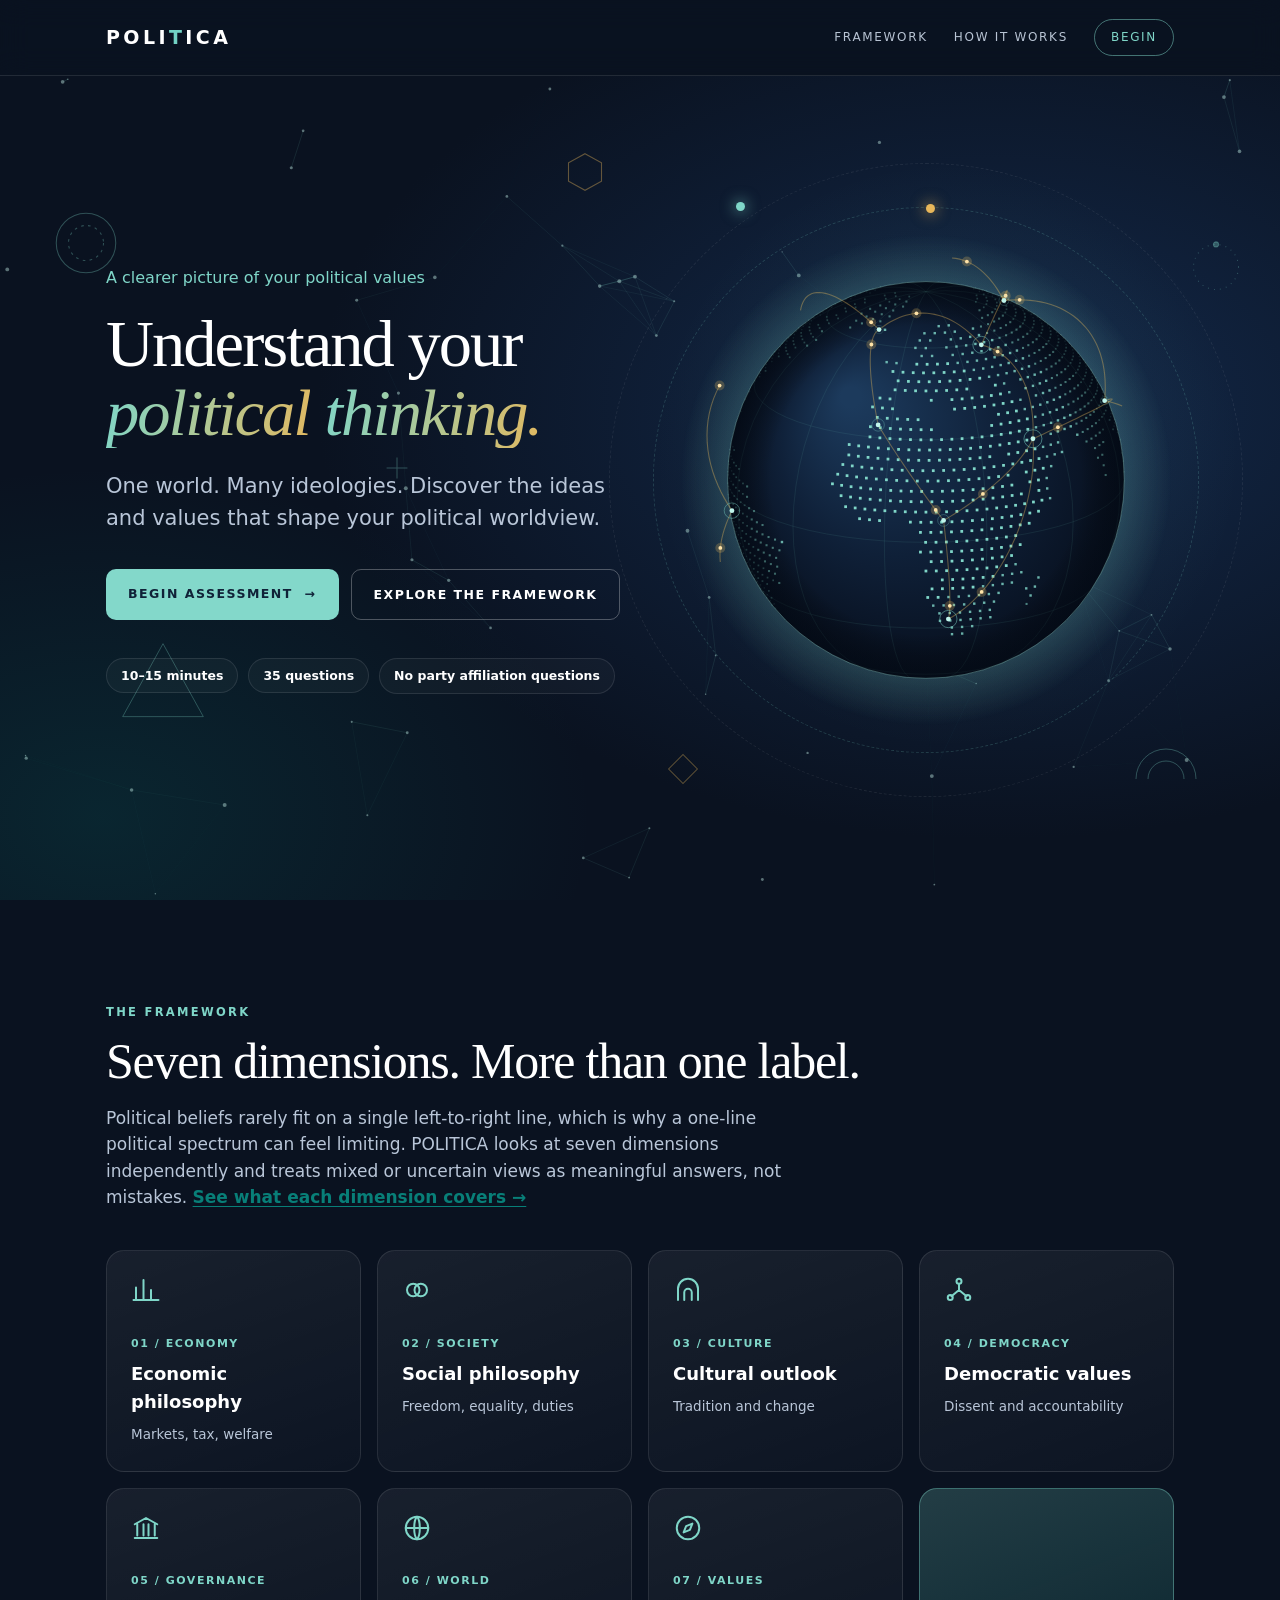
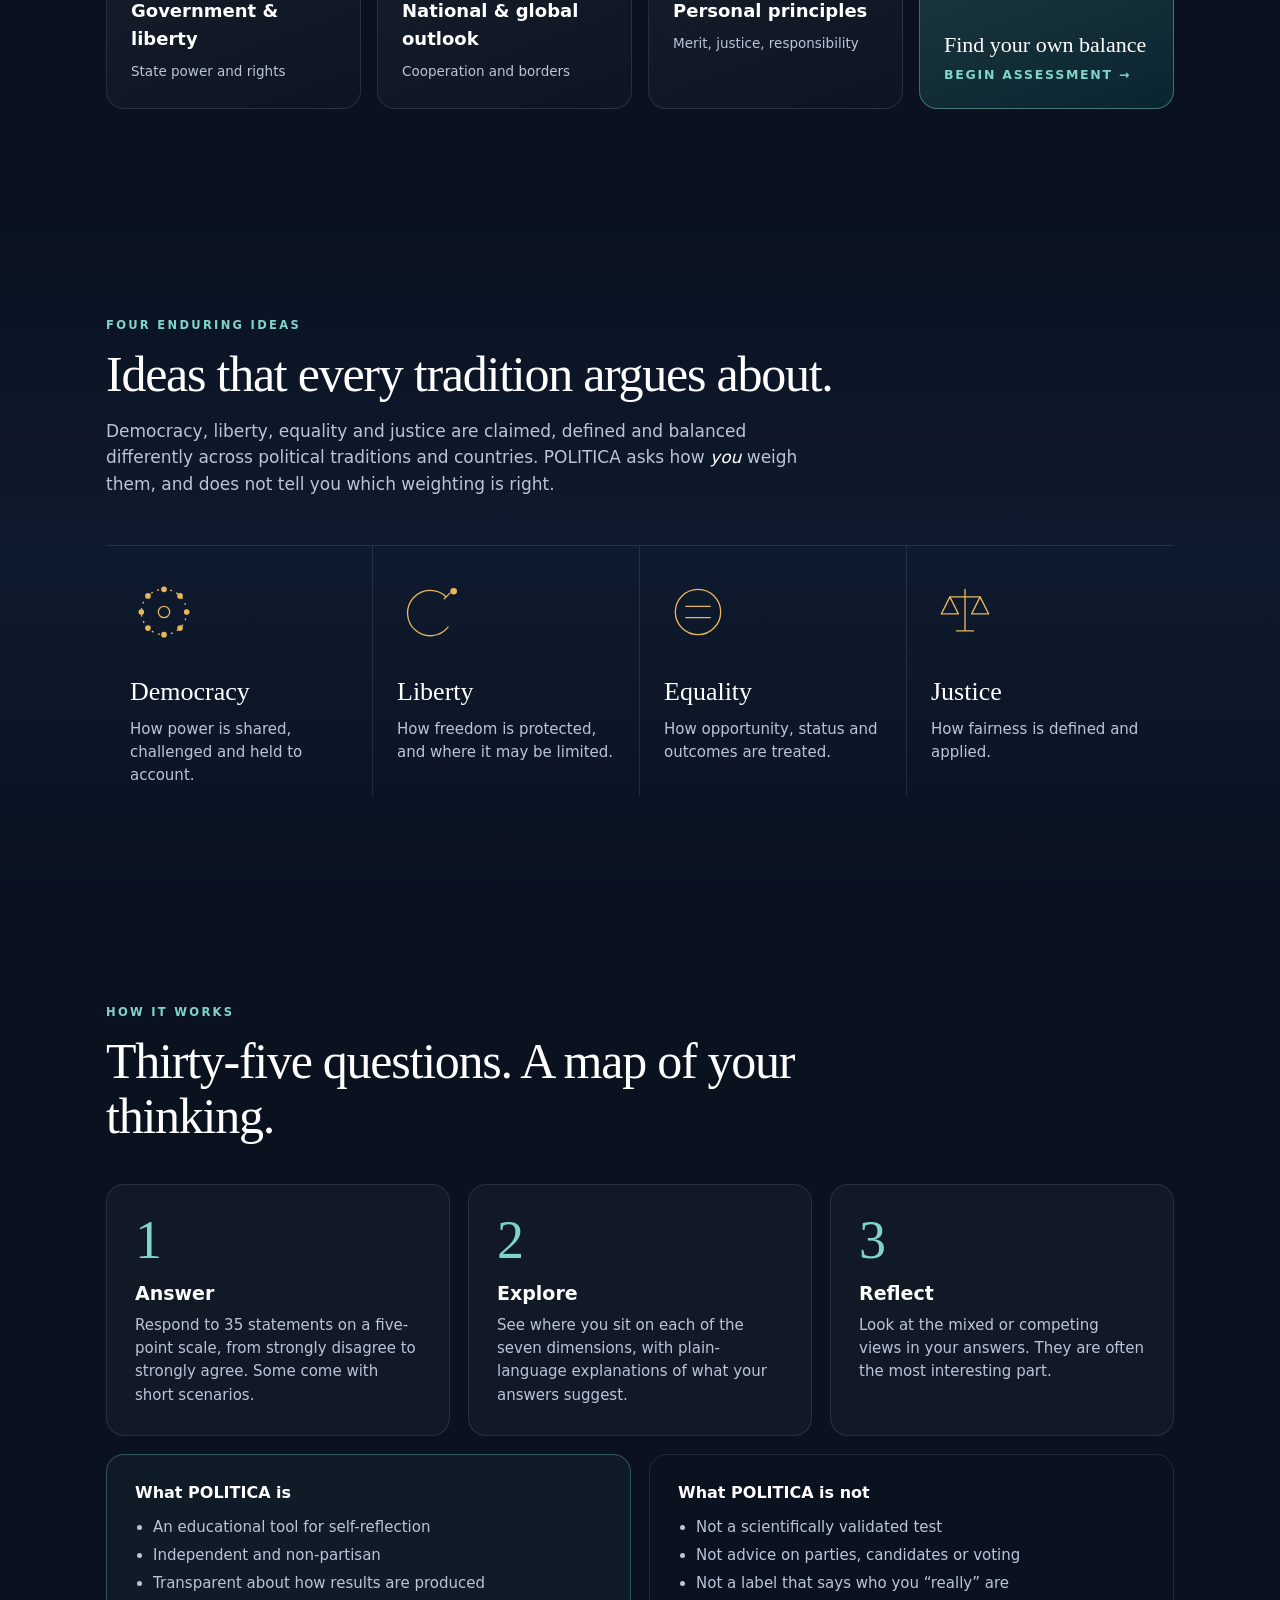
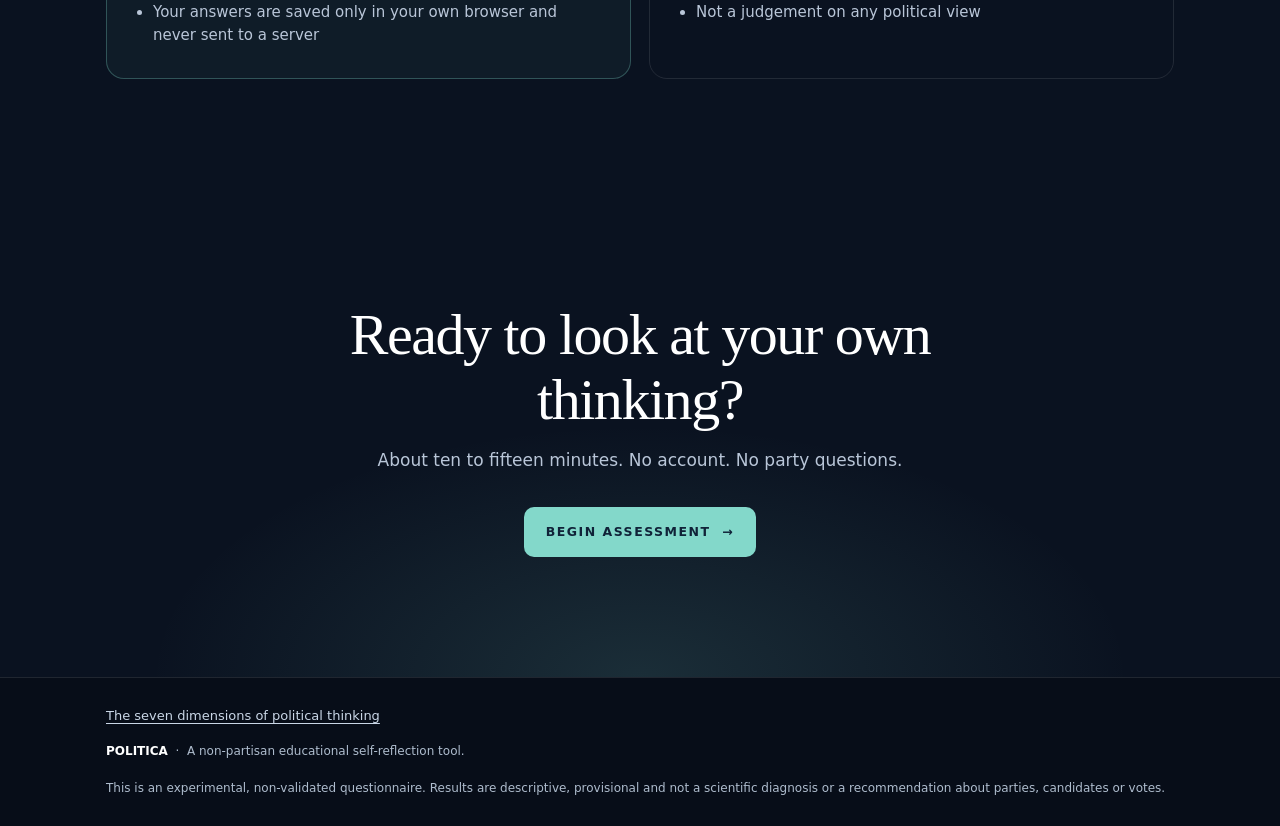
==== commit 8910a646: "Add political dimensions content and SEO improvements" ====
--- a/index.html
+++ b/index.html
@@ -63,7 +63,7 @@
 <section class="section" id="framework"><div class="wrap">
 <div class="kicker reveal">The framework</div>
 <h2 class="reveal" style="--d:80ms">Seven dimensions. More than one label.</h2>
-<p class="section-lede reveal" style="--d:140ms">Political beliefs rarely fit on a single left-to-right line, which is why a one-line political spectrum can feel limiting. POLITICA looks at seven dimensions independently and treats mixed or uncertain views as meaningful answers, not mistakes.</p>
+<p class="section-lede reveal" style="--d:140ms">Political beliefs rarely fit on a single left-to-right line, which is why a one-line political spectrum can feel limiting. POLITICA looks at seven dimensions independently and treats mixed or uncertain views as meaningful answers, not mistakes. <a class="textlink" href="seven-dimensions.html">See what each dimension covers →</a></p>
 <div class="dimension-grid">
 <div class="dim reveal" style="--d:0ms"><svg class="ico" viewBox="0 0 24 24" fill="none" stroke="currentColor" stroke-width="1.6" stroke-linecap="round" aria-hidden="true"><path d="M4 20V10M10 20V4M16 20v-8M2 20h20"/></svg><div class="num">01 / ECONOMY</div><h3>Economic philosophy</h3><small>Markets, tax, welfare</small></div>
 <div class="dim reveal" style="--d:70ms"><svg class="ico" viewBox="0 0 24 24" fill="none" stroke="currentColor" stroke-width="1.6" aria-hidden="true"><circle cx="9" cy="12" r="5"/><circle cx="15" cy="12" r="5"/></svg><div class="num">02 / SOCIETY</div><h3>Social philosophy</h3><small>Freedom, equality, duties</small></div>
@@ -109,7 +109,7 @@
 </div></section>
 </main>
 
-<footer class="footer"><div class="wrap"><strong>POLITICA</strong> &nbsp;·&nbsp; A non-partisan educational self-reflection tool.<br><br>This is an experimental, non-validated questionnaire. Results are descriptive, provisional and not a scientific diagnosis or a recommendation about parties, candidates or votes.</div></footer>
+<footer class="footer"><div class="wrap"><nav class="footer-links" aria-label="Guides"><a href="seven-dimensions.html">The seven dimensions of political thinking</a></nav><strong>POLITICA</strong> &nbsp;·&nbsp; A non-partisan educational self-reflection tool.<br><br>This is an experimental, non-validated questionnaire. Results are descriptive, provisional and not a scientific diagnosis or a recommendation about parties, candidates or votes.</div></footer>
 
 <script src="js/scoring.js"></script>
 <script src="js/storage.js"></script>
--- a/css/base.css
+++ b/css/base.css
@@ -57,4 +57,8 @@
 html.arrive .arrival{display:grid}
 html.arrive.arrive-out .arrival{opacity:0;transition:opacity .55s ease;pointer-events:none}
 @media print{.tx,.arrival{display:none!important}}
-
+/* ===== Added: footer guide links and inline text links (SEO growth) ===== */
+.footer-links{display:flex;flex-wrap:wrap;gap:6px 20px;margin:0 0 16px;font-size:13px}
+.footer-links a{color:#c9d6e6;text-decoration:underline;text-underline-offset:3px}
+.footer-links a:hover{color:#fff}
+.textlink{color:var(--teal);font-weight:650;text-decoration:underline;text-underline-offset:3px;white-space:nowrap}
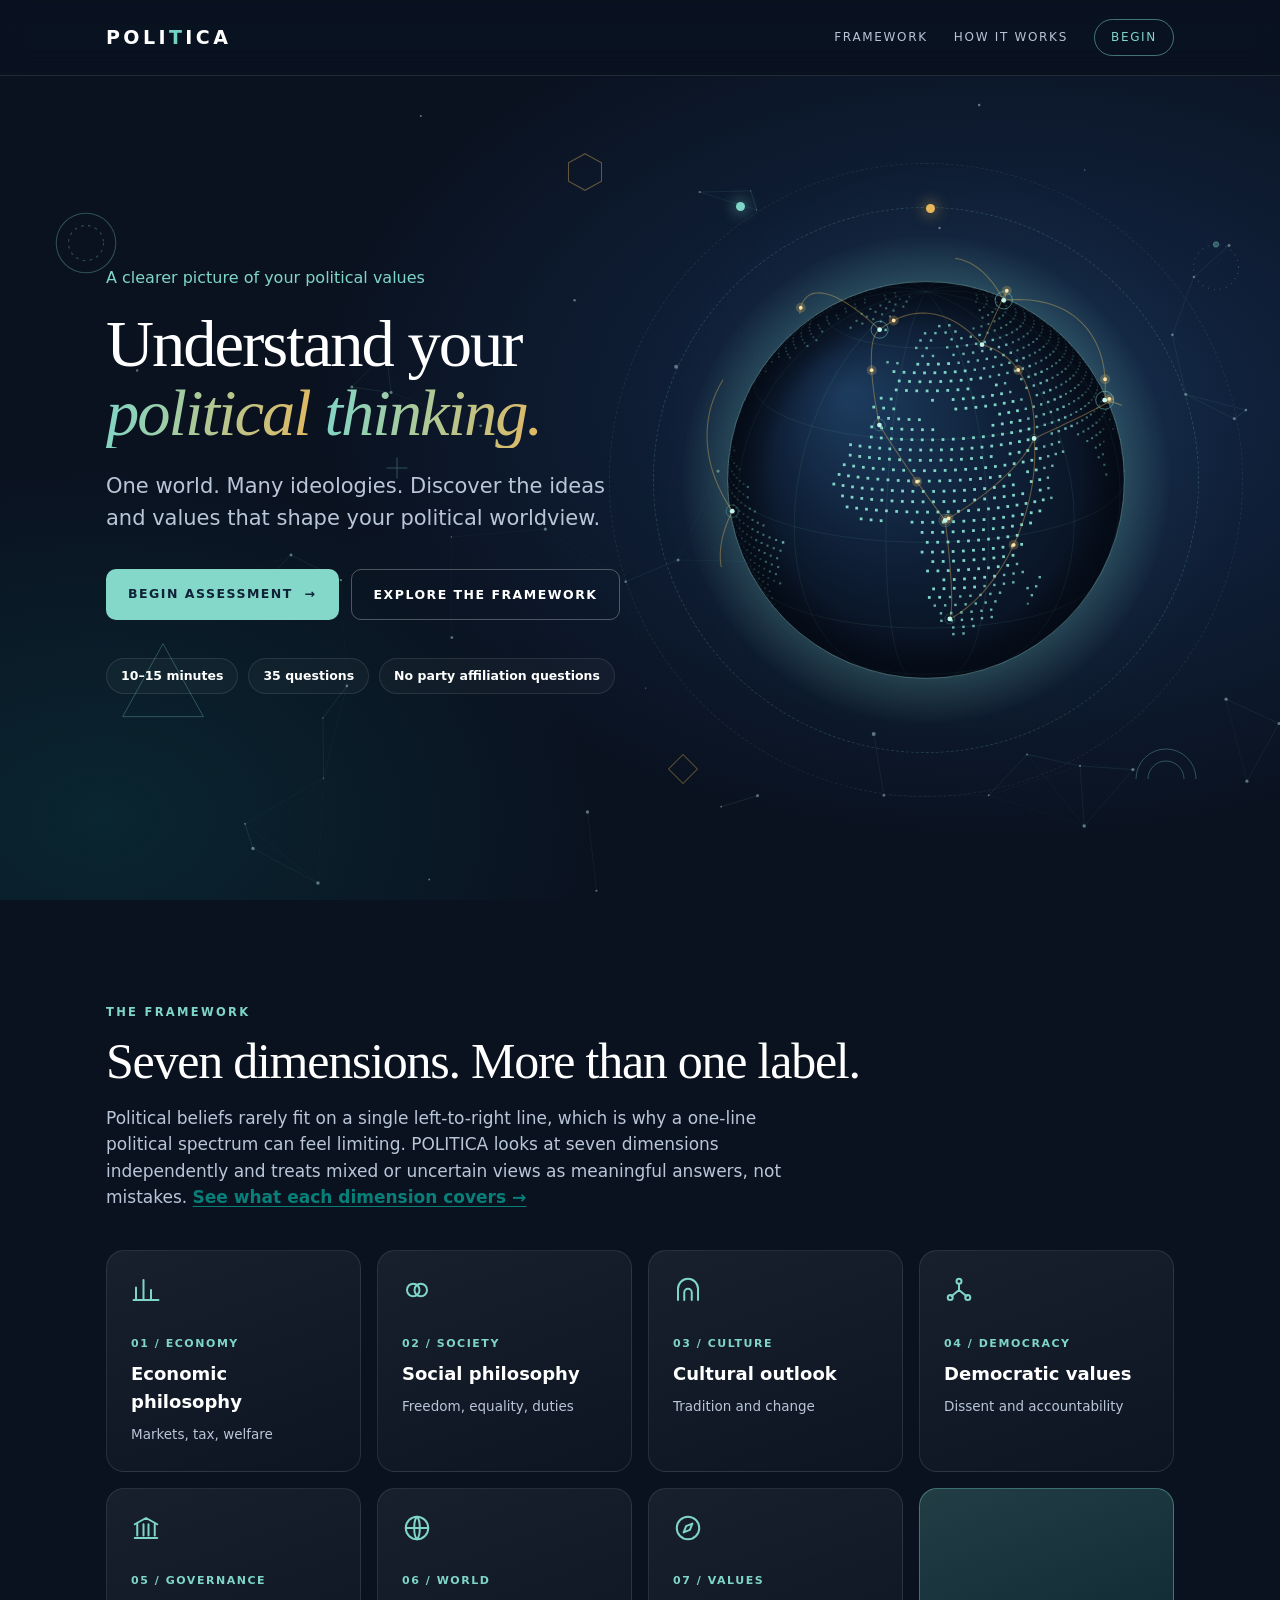
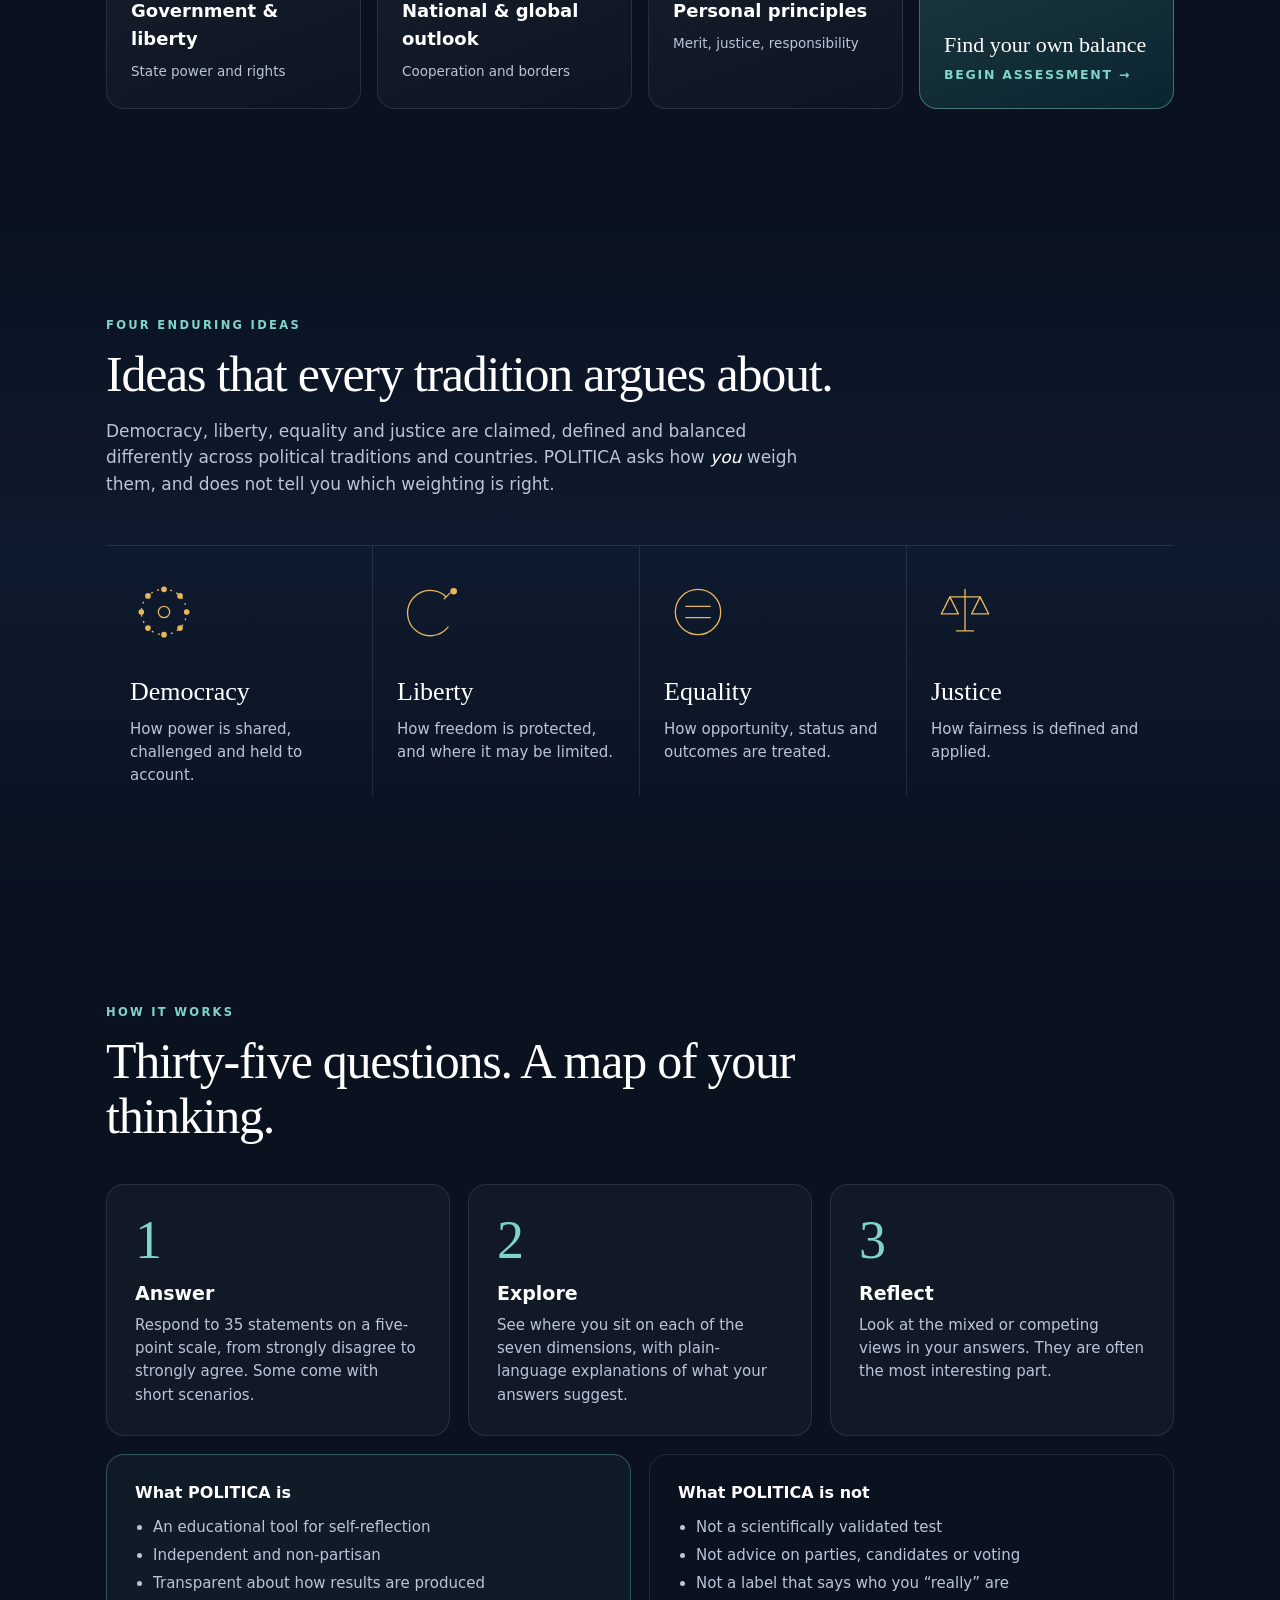
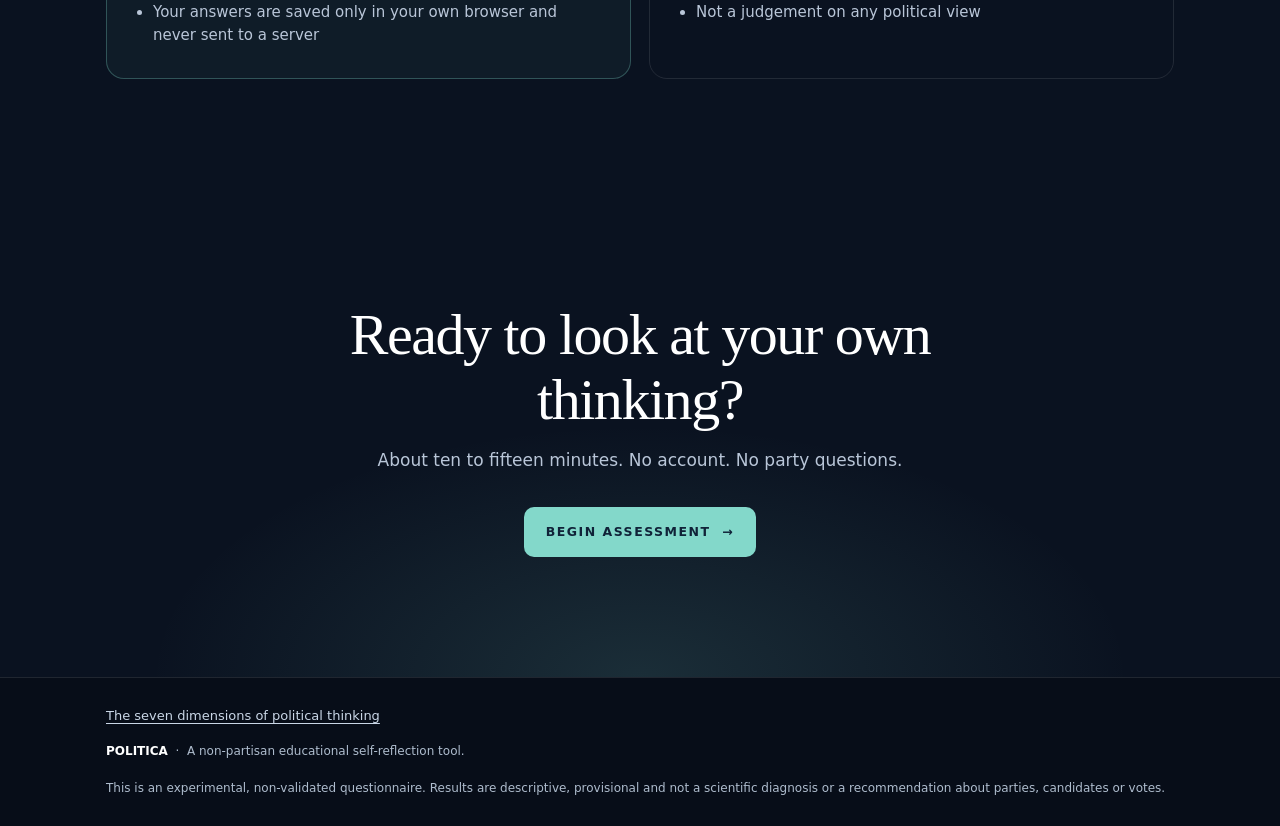
==== commit d4e22bc2: "Add footer and script tags to index.html" ====
--- a/index.html
+++ b/index.html
@@ -111,6 +111,7 @@
 
 <footer class="footer"><div class="wrap"><nav class="footer-links" aria-label="Guides"><a href="seven-dimensions.html">The seven dimensions of political thinking</a></nav><strong>POLITICA</strong> &nbsp;·&nbsp; A non-partisan educational self-reflection tool.<br><br>This is an experimental, non-validated questionnaire. Results are descriptive, provisional and not a scientific diagnosis or a recommendation about parties, candidates or votes.</div></footer>
 
+<script src="js/questions.js"></script>
 <script src="js/scoring.js"></script>
 <script src="js/storage.js"></script>
 <script src="js/landing.js"></script>
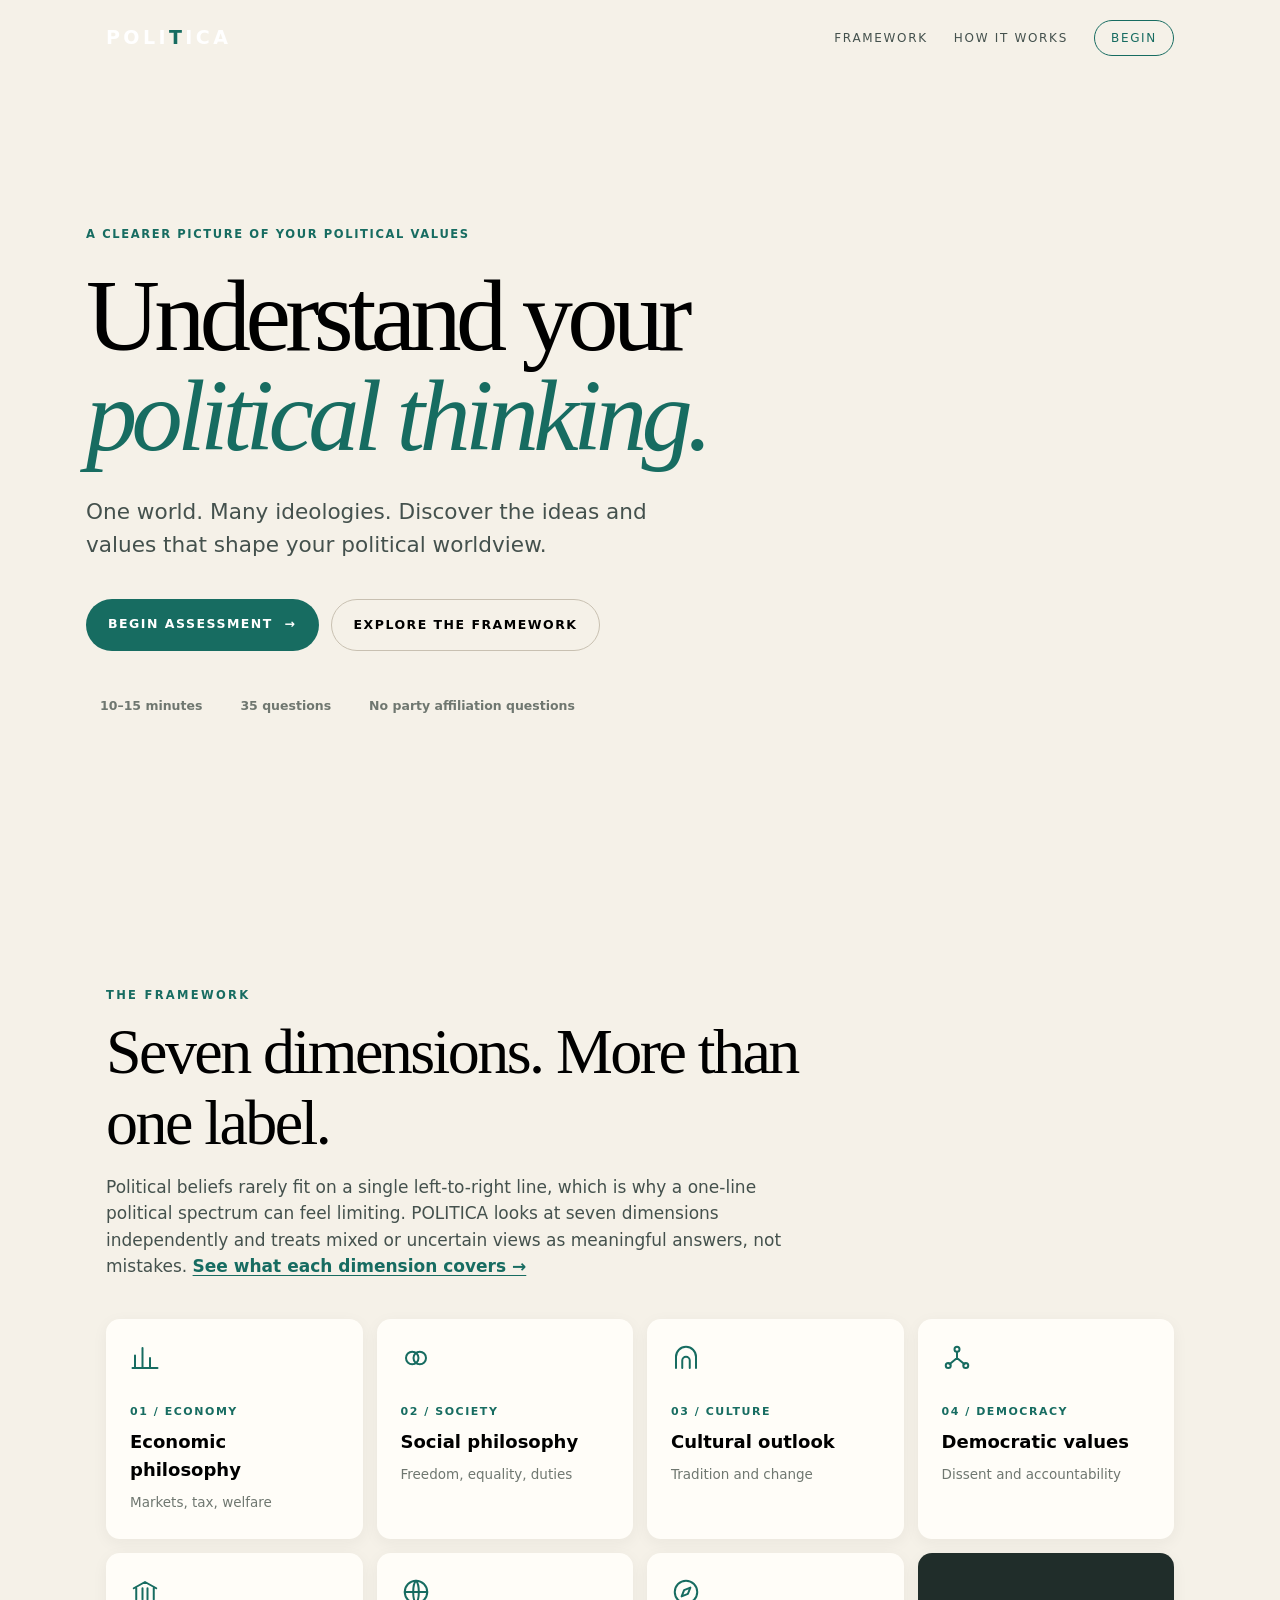
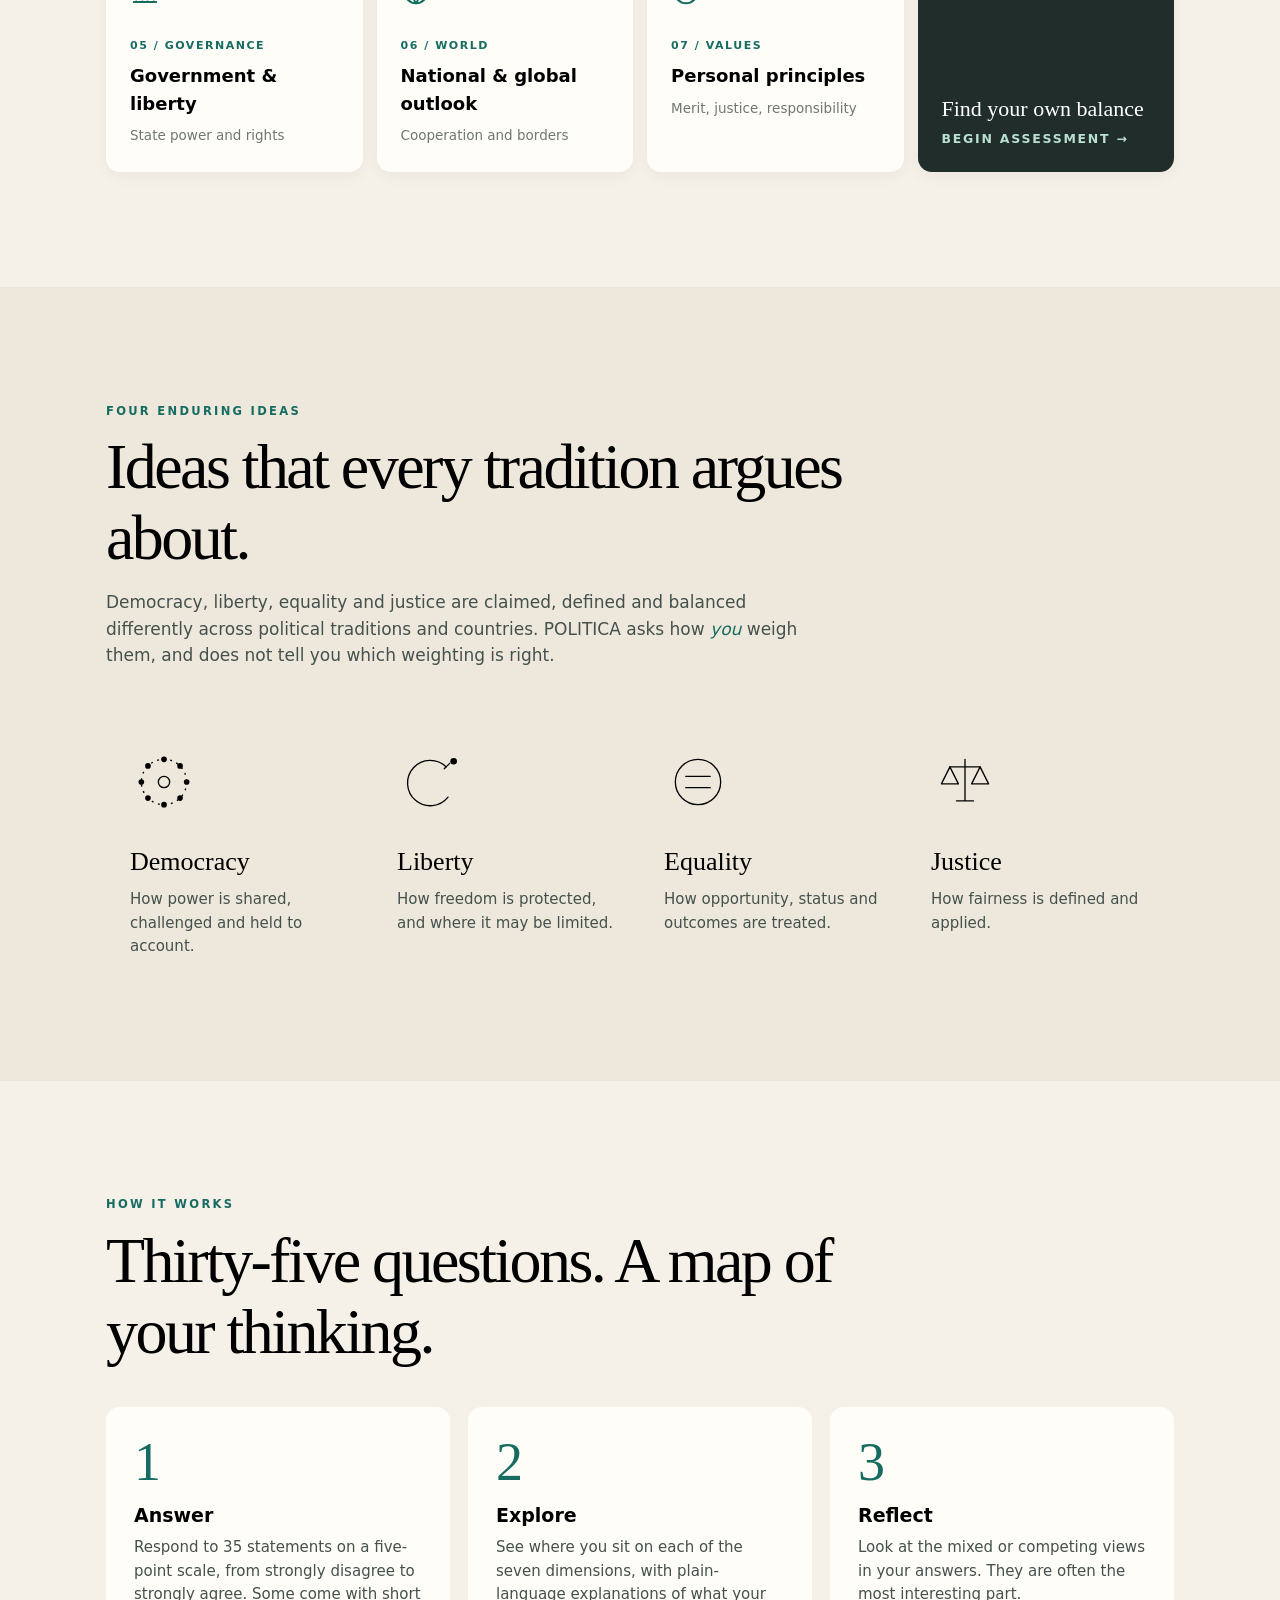
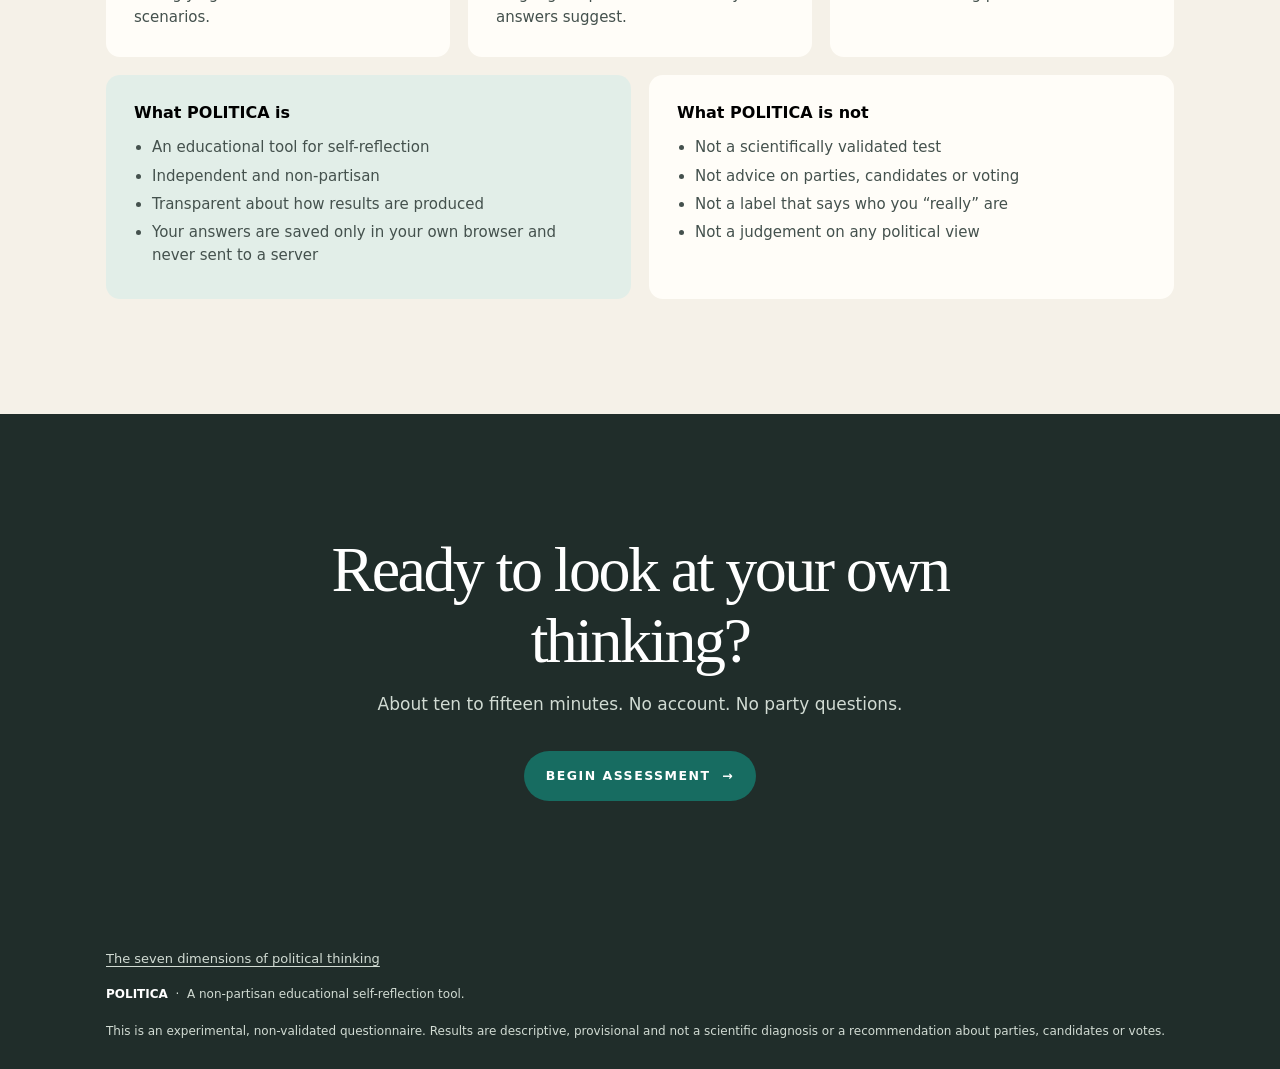
==== commit 14cb655d: "Wire light-first design system into existing pages" ====
--- a/index.html
+++ b/index.html
@@ -25,7 +25,10 @@
 <script type="application/ld+json">{"@context":"https://schema.org","@graph":[{"@type":"WebSite","@id":"https://politica-ynnr.onrender.com/#website","name":"POLITICA","url":"https://politica-ynnr.onrender.com/","description":"A free, non-partisan political self-assessment exploring seven dimensions of political thinking.","inLanguage":"en"},{"@type":"WebApplication","@id":"https://politica-ynnr.onrender.com/assessment.html#app","name":"POLITICA political self-assessment","url":"https://politica-ynnr.onrender.com/assessment.html","applicationCategory":"EducationalApplication","operatingSystem":"Any","isAccessibleForFree":true,"inLanguage":"en","offers":{"@type":"Offer","price":"0","priceCurrency":"USD"},"isPartOf":{"@id":"https://politica-ynnr.onrender.com/#website"},"description":"A 35-question educational self-reflection tool covering economic, social, cultural, democratic, liberty, global and personal-values dimensions. Not scientifically validated and not a recommendation about parties or candidates."}]}</script>
 <script>document.documentElement.classList.add('js')</script>
 <link rel="stylesheet" href="css/base.css">
+<link rel="stylesheet" href="css/tokens.css">
+<link rel="stylesheet" href="css/components.css">
 <link rel="stylesheet" href="css/landing.css">
+<link rel="stylesheet" href="css/editorial.css">
 </head>
 <body class="landing">
 <a class="skip" href="#main">Skip to main content</a>
--- a/css/tokens.css
+++ b/css/tokens.css
@@ -0,0 +1,18 @@
+/* POLITICA design tokens: light-first editorial system. */
+:root{
+ color-scheme:light;
+ --paper:#f5f1e8;--paper-strong:#eee8dc;--surface:#fffdf8;--surface-muted:#f0ece3;
+ --ink:#202b2a;--ink-soft:#44514d;--muted:#6f7770;--line:#ddd7ca;--line-strong:#c8c0b1;
+ --navy:#202d2a;--navy2:#2c3b36;--teal:#176c61;--teal-soft:#e2eee8;--mint:#d7e7dd;
+ --gold:#b7833e;--gold-soft:#f2e8d5;
+ --serif:"Iowan Old Style","Palatino Linotype",Palatino,"Book Antiqua",Georgia,serif;
+ --sans:Inter,ui-sans-serif,system-ui,-apple-system,BlinkMacSystemFont,"Segoe UI",sans-serif;
+ --shadow-sm:0 4px 16px rgba(32,43,42,.05);--shadow:0 18px 55px rgba(32,43,42,.09);
+ --radius-sm:8px;--radius:14px;--radius-lg:22px;--content:1160px;--measure:72ch;
+}
+:root[data-theme="dark"]{
+ color-scheme:dark;--paper:#111a19;--paper-strong:#182321;--surface:#202d2a;--surface-muted:#263430;
+ --ink:#edf0e8;--ink-soft:#c2cbc2;--muted:#9ba79f;--line:#394641;--line-strong:#52605a;
+ --navy:#0b1312;--navy2:#17221f;--teal:#8bc8b7;--teal-soft:#203b34;--mint:#29463d;
+ --gold:#dfb16c;--gold-soft:#3b3020;--shadow-sm:0 4px 16px rgba(0,0,0,.15);--shadow:0 18px 55px rgba(0,0,0,.24);
+}
--- a/css/components.css
+++ b/css/components.css
@@ -0,0 +1,17 @@
+/* POLITICA shared components — semantic hooks for consistent page styling. */
+.container{width:min(100% - 48px,var(--content));margin-inline:auto}
+.prose{max-width:var(--measure)}
+.eyebrow,.kicker,.tag{font-family:var(--sans);font-size:.72rem;font-weight:750;letter-spacing:.14em;text-transform:uppercase}
+.surface{background:var(--surface);border:1px solid var(--line);border-radius:var(--radius);box-shadow:var(--shadow-sm)}
+.surface-muted{background:var(--surface-muted);border:1px solid var(--line);border-radius:var(--radius)}
+.rule{height:1px;border:0;background:var(--line);margin:0}
+.btn{border-radius:999px;padding:12px 20px;font-weight:700;letter-spacing:.01em}
+.btn-primary{background:var(--teal);color:#fff}
+.btn-primary:hover{background:var(--navy);color:#fff}
+.btn-ghost{background:transparent;border:1px solid var(--line-strong);color:var(--ink)}
+.btn-ghost:hover{background:var(--surface-muted);color:var(--ink)}
+a{color:var(--teal);text-underline-offset:3px}
+a:hover{color:var(--navy)}
+:focus-visible{outline:3px solid var(--gold);outline-offset:3px}
+::selection{background:var(--mint);color:var(--ink)}
+@media(max-width:640px){.container{width:min(100% - 34px,var(--content))}}
--- a/css/editorial.css
+++ b/css/editorial.css
@@ -0,0 +1,62 @@
+/* Light-first editorial homepage layer. Keeps the existing content and behaviour intact. */
+body.landing{
+  --bg:var(--paper);--bg2:var(--paper-strong);--ink:var(--ink);--soft:var(--ink-soft);
+  --mint:var(--teal);--gold:var(--gold);--line:var(--line);
+  background:var(--paper);color:var(--ink);
+}
+.landing .topbar{background:rgba(245,241,232,.94);border-bottom:1px solid var(--line);backdrop-filter:blur(12px)}
+.landing .brand{color:var(--ink)}
+.landing .brand span{color:var(--teal)}
+.topnav a{color:var(--ink-soft)}
+.topnav a:hover{color:var(--teal)}
+.topnav .navcta{border-color:var(--teal);color:var(--teal)}
+.topnav .navcta:hover{background:var(--teal-soft);color:var(--ink)}
+.hero{min-height:min(760px,calc(100svh - 76px));padding:clamp(76px,12vw,150px) 0;background:var(--paper);border-bottom:1px solid var(--line)}
+.hero-grid{grid-template-columns:minmax(0,1fr);max-width:var(--content)}
+.hero-copy{max-width:850px}
+.globe-wrap,.fx-particles,.hero-glow,.shapes{display:none!important}
+.hero .eyebrow,.kicker{color:var(--teal)}
+.hero h1{color:var(--ink);font-size:clamp(3.2rem,8vw,7.2rem);line-height:.98;max-width:850px;letter-spacing:-.055em;margin:22px 0 28px}
+.hero h1 em{color:var(--teal)}
+.js .hero h1 .w,.js .hero h1 em .w{opacity:1;transform:none;filter:none;animation:none;background:none;color:inherit}
+.hero .lede{color:var(--ink-soft);font-size:clamp(1.1rem,2vw,1.35rem);max-width:620px}
+.cta-row{margin-top:38px}
+.landing .btn-primary{background:var(--teal);color:white;box-shadow:none}
+.landing .btn-primary:hover{background:var(--navy);box-shadow:none}
+.landing .btn-ghost{border-color:var(--line-strong);color:var(--ink)}
+.landing .btn-ghost:hover{background:var(--surface-muted)}
+.meta span{background:transparent;border-color:var(--line);color:var(--muted)}
+.meta b{color:var(--ink)}
+.resume{background:var(--surface);border-color:var(--line);color:var(--ink-soft)}
+.resume .btn{color:var(--ink)}
+.section{padding:clamp(76px,9vw,116px) 0}
+.section.alt{background:var(--paper-strong)}
+.landing .section h2,.landing .final h2{color:var(--ink);font-size:clamp(2.3rem,5vw,4rem);letter-spacing:-.04em}
+.section-lede{color:var(--ink-soft)}
+.section-lede em{color:var(--teal)}
+.dimension-grid{gap:14px}
+.dim{background:var(--surface);border:1px solid var(--line);border-radius:var(--radius);box-shadow:var(--shadow-sm)}
+.dim:hover{border-color:var(--teal);background:var(--surface)}
+.dim .ico,.dim .num{color:var(--teal)}
+.dim h3{color:var(--ink)}
+.dim small{color:var(--muted)}
+a.dim-cta{background:var(--navy);border-color:var(--navy);color:#fff}
+.dim-cta b{color:#b9dfd2}
+.ideas{border-color:var(--line)}
+.idea{border-color:var(--line)}
+.idea svg{color:var(--gold)}
+.idea h3{color:var(--ink)}
+.idea p{color:var(--ink-soft)}
+.step3,.promise>div{background:var(--surface);border:1px solid var(--line);border-radius:var(--radius)}
+.step3 b{color:var(--teal)}
+.step3 h3,.promise h3{color:var(--ink)}
+.step3 p,.promise ul{color:var(--ink-soft)}
+.promise>div:first-child{background:var(--teal-soft);border-color:var(--line)}
+.final{background:var(--navy);color:#fff}
+.landing .final h2{color:#fff}
+.final p{color:#d1dbd3}
+.landing .footer{background:var(--navy);border-top:0;color:#d1dbd3}
+.landing .footer strong{color:#fff}
+.landing .footer-links a{color:#d1dbd3}
+@media(max-width:640px){.hero{padding:76px 0 84px}.hero h1{font-size:clamp(3rem,15vw,5rem)}}
+@media(prefers-reduced-motion:reduce){.js .reveal{opacity:1;transform:none;animation:none}}
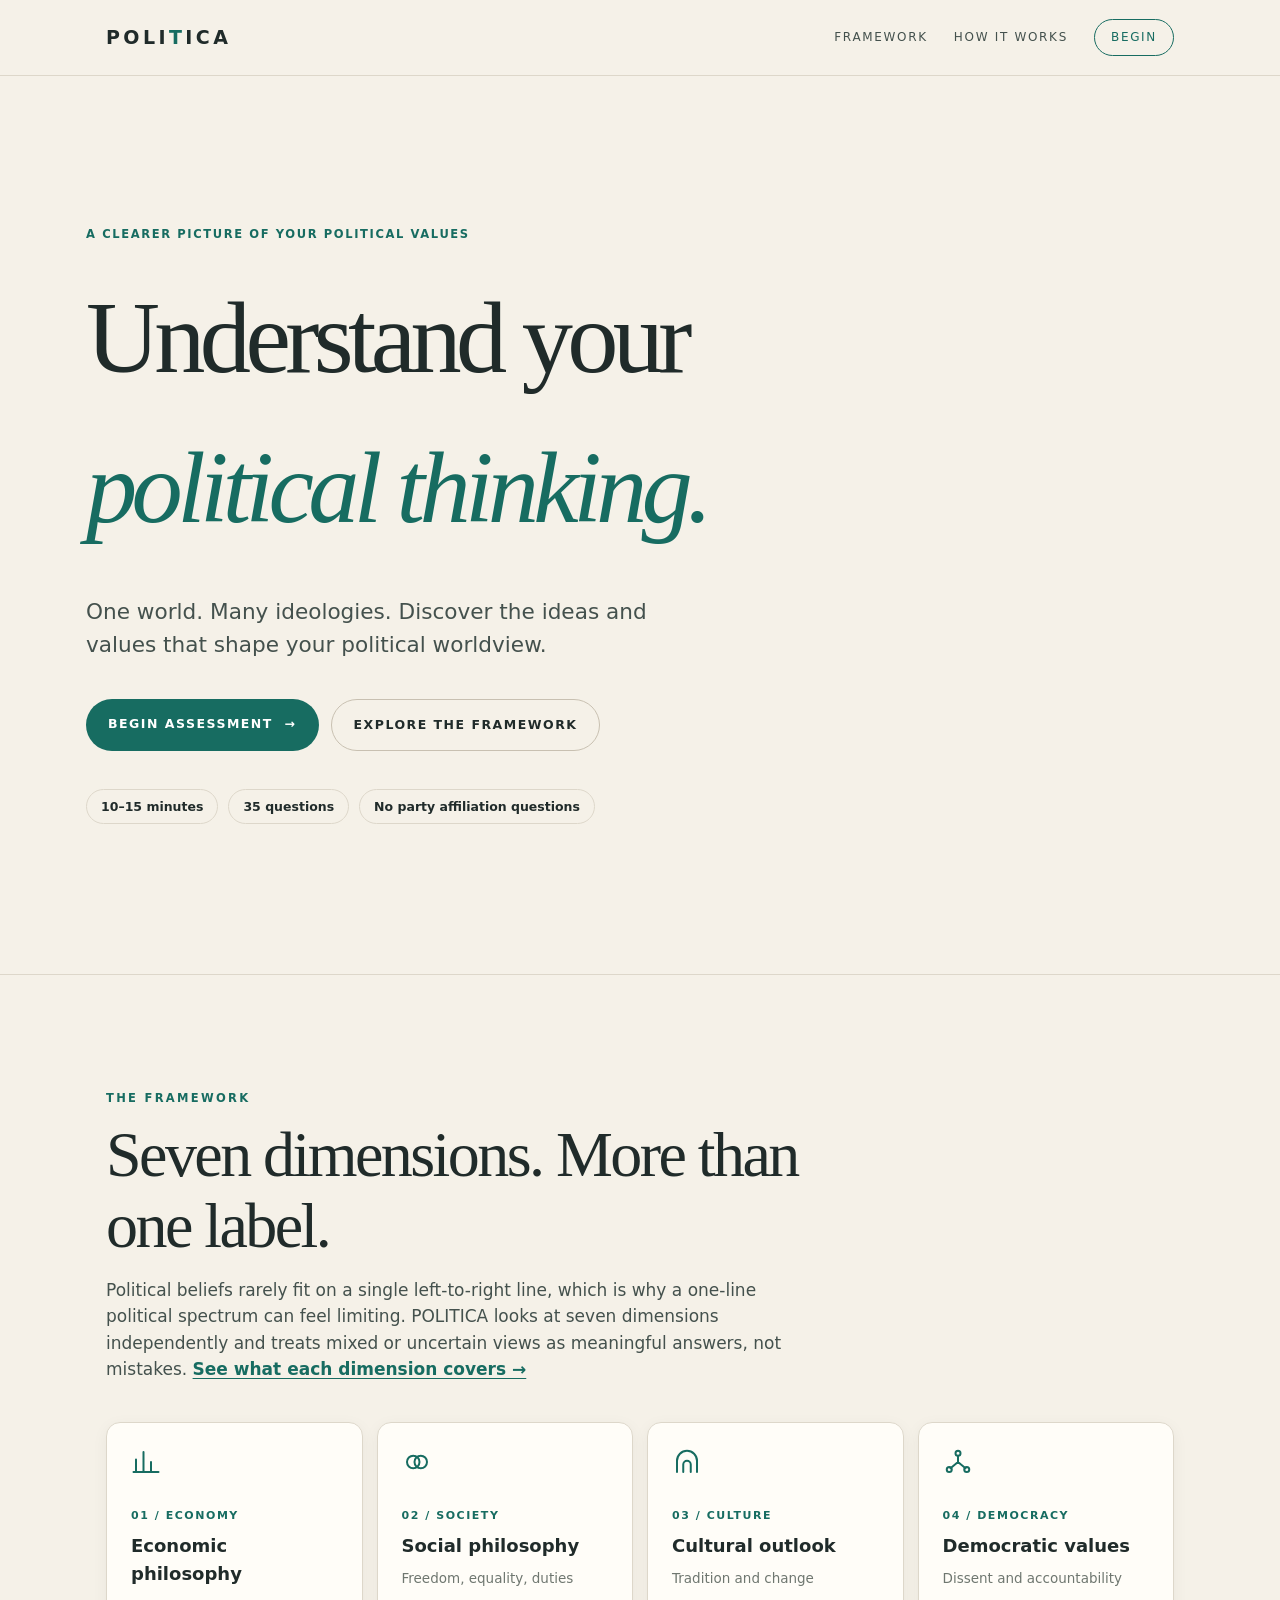
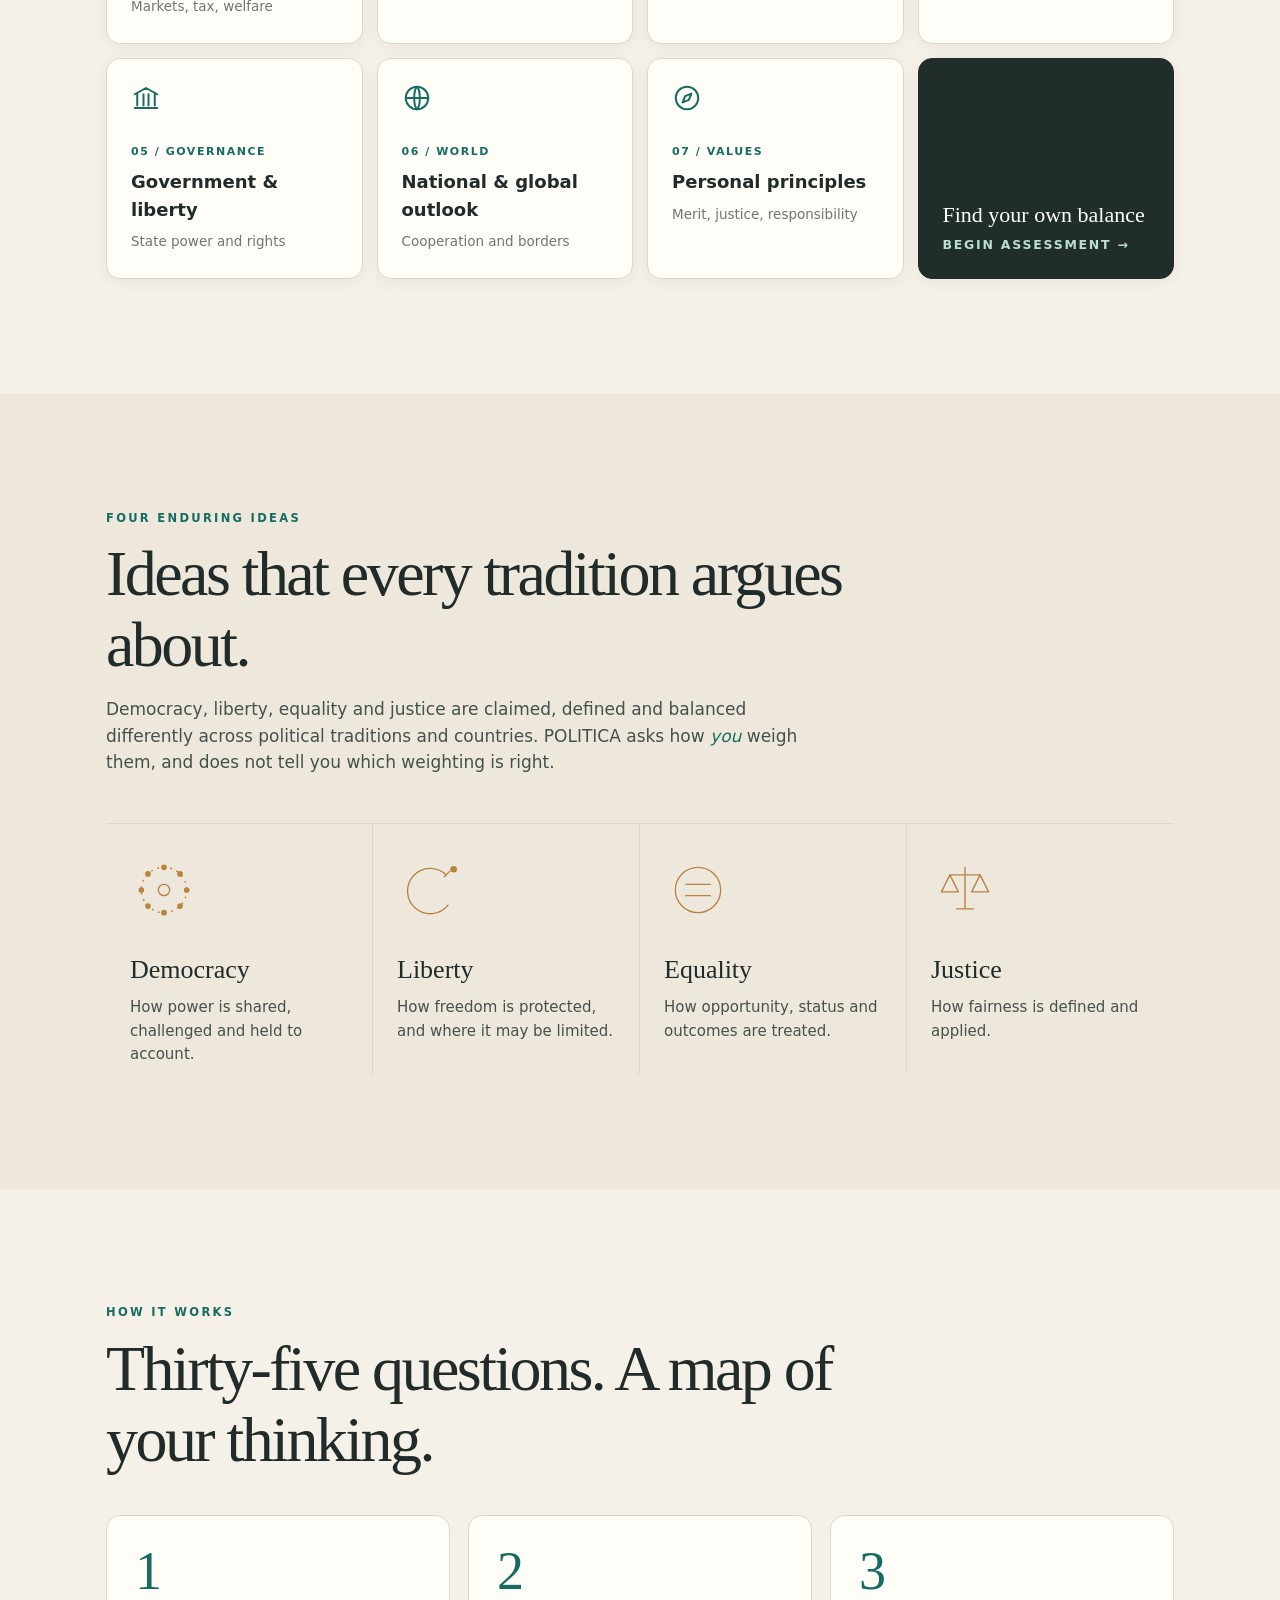
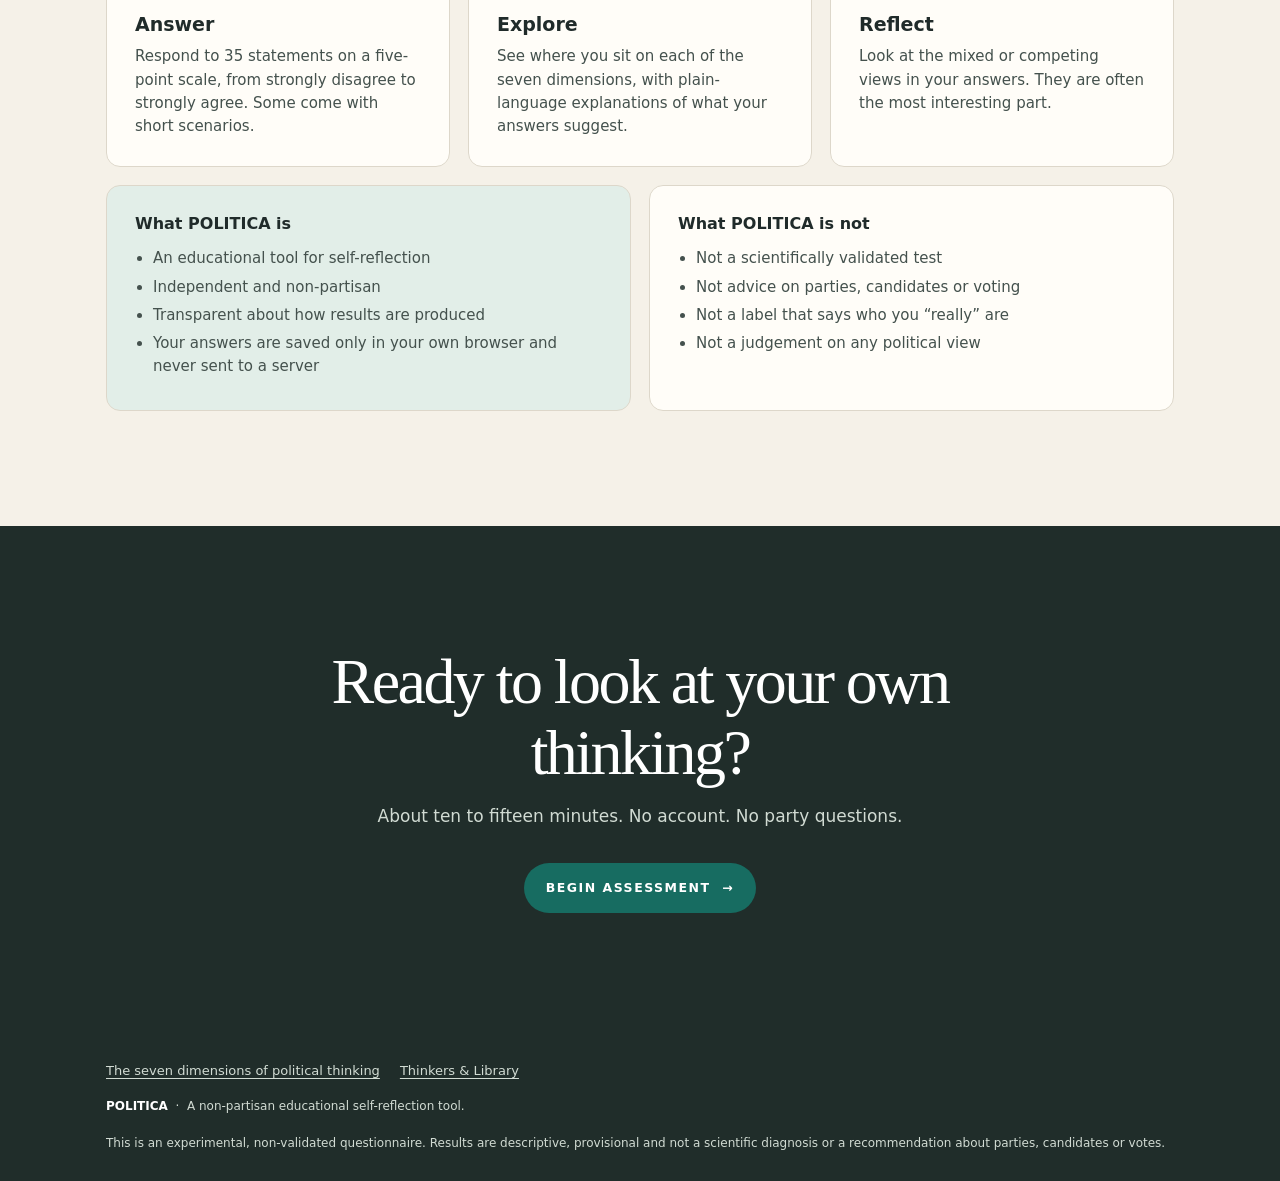
==== commit 44097161: "Add searchable Thinkers and Library collection" ====
--- a/index.html
+++ b/index.html
@@ -112,7 +112,7 @@
 </div></section>
 </main>
 
-<footer class="footer"><div class="wrap"><nav class="footer-links" aria-label="Guides"><a href="seven-dimensions.html">The seven dimensions of political thinking</a></nav><strong>POLITICA</strong> &nbsp;·&nbsp; A non-partisan educational self-reflection tool.<br><br>This is an experimental, non-validated questionnaire. Results are descriptive, provisional and not a scientific diagnosis or a recommendation about parties, candidates or votes.</div></footer>
+<footer class="footer"><div class="wrap"><nav class="footer-links" aria-label="Guides"><a href="seven-dimensions.html">The seven dimensions of political thinking</a><a href="thinkers-library.html">Thinkers &amp; Library</a></nav><strong>POLITICA</strong> &nbsp;·&nbsp; A non-partisan educational self-reflection tool.<br><br>This is an experimental, non-validated questionnaire. Results are descriptive, provisional and not a scientific diagnosis or a recommendation about parties, candidates or votes.</div></footer>
 
 <script src="js/questions.js"></script>
 <script src="js/scoring.js"></script>
--- a/css/editorial.css
+++ b/css/editorial.css
@@ -1,7 +1,9 @@
 /* Light-first editorial homepage layer. Keeps the existing content and behaviour intact. */
 body.landing{
-  --bg:var(--paper);--bg2:var(--paper-strong);--ink:var(--ink);--soft:var(--ink-soft);
-  --mint:var(--teal);--gold:var(--gold);--line:var(--line);
+  /* Override the legacy dark palette declared in landing.css. */
+  --bg:var(--paper);--bg2:var(--paper-strong);
+  --ink:#202b2a;--soft:#44514d;--line:#ddd7ca;--gold:#b7833e;
+  --mint:#176c61;
   background:var(--paper);color:var(--ink);
 }
 .landing .topbar{background:rgba(245,241,232,.94);border-bottom:1px solid var(--line);backdrop-filter:blur(12px)}
@@ -16,9 +18,9 @@
 .hero-copy{max-width:850px}
 .globe-wrap,.fx-particles,.hero-glow,.shapes{display:none!important}
 .hero .eyebrow,.kicker{color:var(--teal)}
-.hero h1{color:var(--ink);font-size:clamp(3.2rem,8vw,7.2rem);line-height:.98;max-width:850px;letter-spacing:-.055em;margin:22px 0 28px}
-.hero h1 em{color:var(--teal)}
-.js .hero h1 .w,.js .hero h1 em .w{opacity:1;transform:none;filter:none;animation:none;background:none;color:inherit}
+.hero h1,.hero h1 .w{color:var(--ink)!important;font-size:clamp(3.2rem,8vw,7.2rem);line-height:.98;max-width:850px;letter-spacing:-.055em;margin:22px 0 28px}
+.hero h1 em,.hero h1 em .w{color:var(--teal)!important;background:none!important;-webkit-text-fill-color:var(--teal)!important}
+.js .hero h1 .w,.js .hero h1 em .w{opacity:1!important;transform:none!important;filter:none!important;animation:none!important;background:none!important;-webkit-text-fill-color:currentColor!important}
 .hero .lede{color:var(--ink-soft);font-size:clamp(1.1rem,2vw,1.35rem);max-width:620px}
 .cta-row{margin-top:38px}
 .landing .btn-primary{background:var(--teal);color:white;box-shadow:none}
@@ -26,7 +28,7 @@
 .landing .btn-ghost{border-color:var(--line-strong);color:var(--ink)}
 .landing .btn-ghost:hover{background:var(--surface-muted)}
 .meta span{background:transparent;border-color:var(--line);color:var(--muted)}
-.meta b{color:var(--ink)}
+.meta,.meta span,.meta b{color:var(--ink-soft)!important}.meta b{color:var(--ink)!important;font-weight:700}
 .resume{background:var(--surface);border-color:var(--line);color:var(--ink-soft)}
 .resume .btn{color:var(--ink)}
 .section{padding:clamp(76px,9vw,116px) 0}
@@ -40,8 +42,10 @@
 .dim .ico,.dim .num{color:var(--teal)}
 .dim h3{color:var(--ink)}
 .dim small{color:var(--muted)}
-a.dim-cta{background:var(--navy);border-color:var(--navy);color:#fff}
-.dim-cta b{color:#b9dfd2}
+a.dim-cta{background:var(--navy);border-color:var(--navy);color:#fff;transition:background .2s ease,border-color .2s ease,transform .2s ease}
+a.dim-cta b{color:#b9dfd2}
+a.dim-cta:hover,a.dim-cta:focus-visible{background:#176c61;border-color:#176c61;color:#fff}
+a.dim-cta:hover b,a.dim-cta:focus-visible b{color:#fff}
 .ideas{border-color:var(--line)}
 .idea{border-color:var(--line)}
 .idea svg{color:var(--gold)}
@@ -60,3 +64,26 @@
 .landing .footer-links a{color:#d1dbd3}
 @media(max-width:640px){.hero{padding:76px 0 84px}.hero h1{font-size:clamp(3rem,15vw,5rem)}}
 @media(prefers-reduced-motion:reduce){.js .reveal{opacity:1;transform:none;animation:none}}
+
+
+/* Contrast guard: overrides legacy animated word spans and inherited button/meta colours. */
+body.landing .hero h1,
+body.landing .hero h1 .w{
+  color:var(--ink)!important;
+  -webkit-text-fill-color:var(--ink)!important;
+}
+body.landing .hero h1 em,
+body.landing .hero h1 em .w{
+  color:var(--teal)!important;
+  -webkit-text-fill-color:var(--teal)!important;
+  background:none!important;
+  -webkit-background-clip:initial!important;
+  background-clip:initial!important;
+}
+body.landing .meta,
+body.landing .meta span{color:var(--ink-soft)!important}
+body.landing .meta b{color:var(--ink)!important;-webkit-text-fill-color:var(--ink)!important}
+body.landing .btn-ghost,
+body.landing a.btn-ghost{color:var(--ink)!important;-webkit-text-fill-color:var(--ink)!important}
+body.landing .btn-ghost:hover,
+body.landing a.btn-ghost:hover{color:var(--ink)!important}
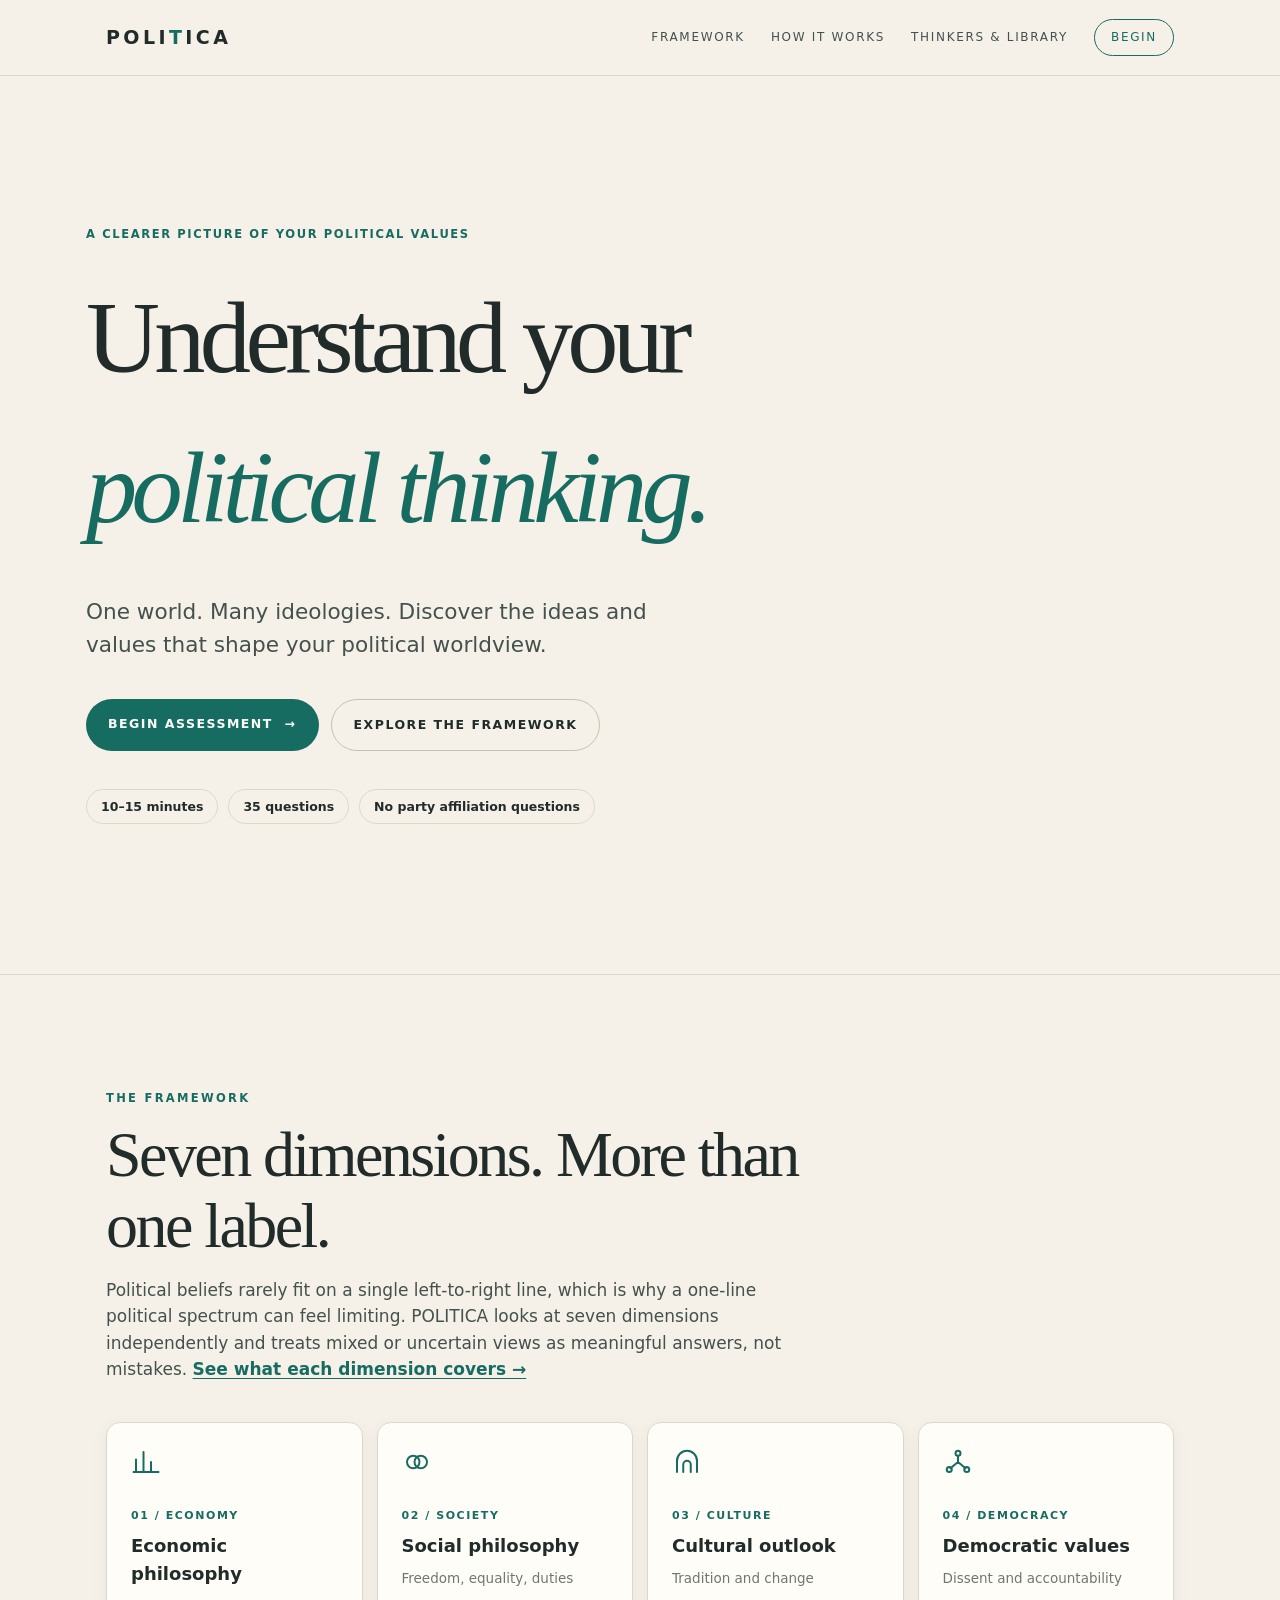
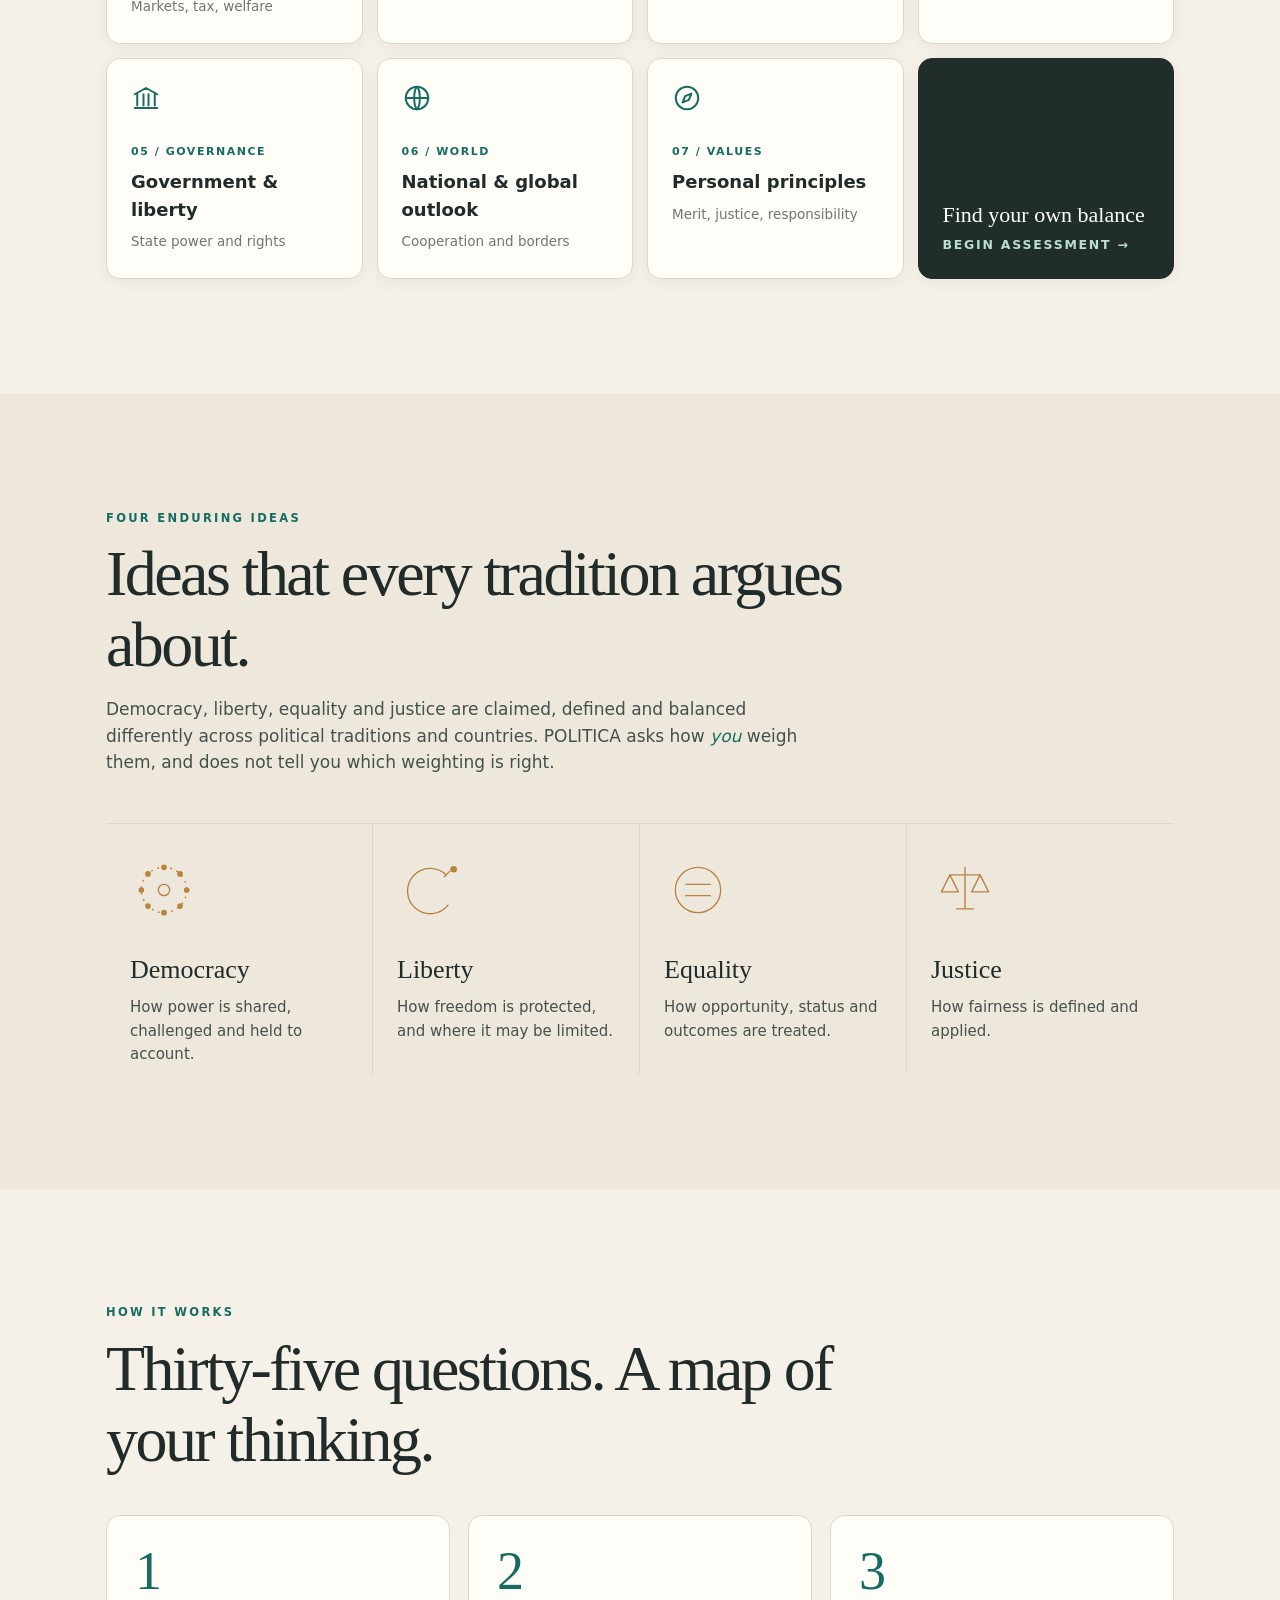
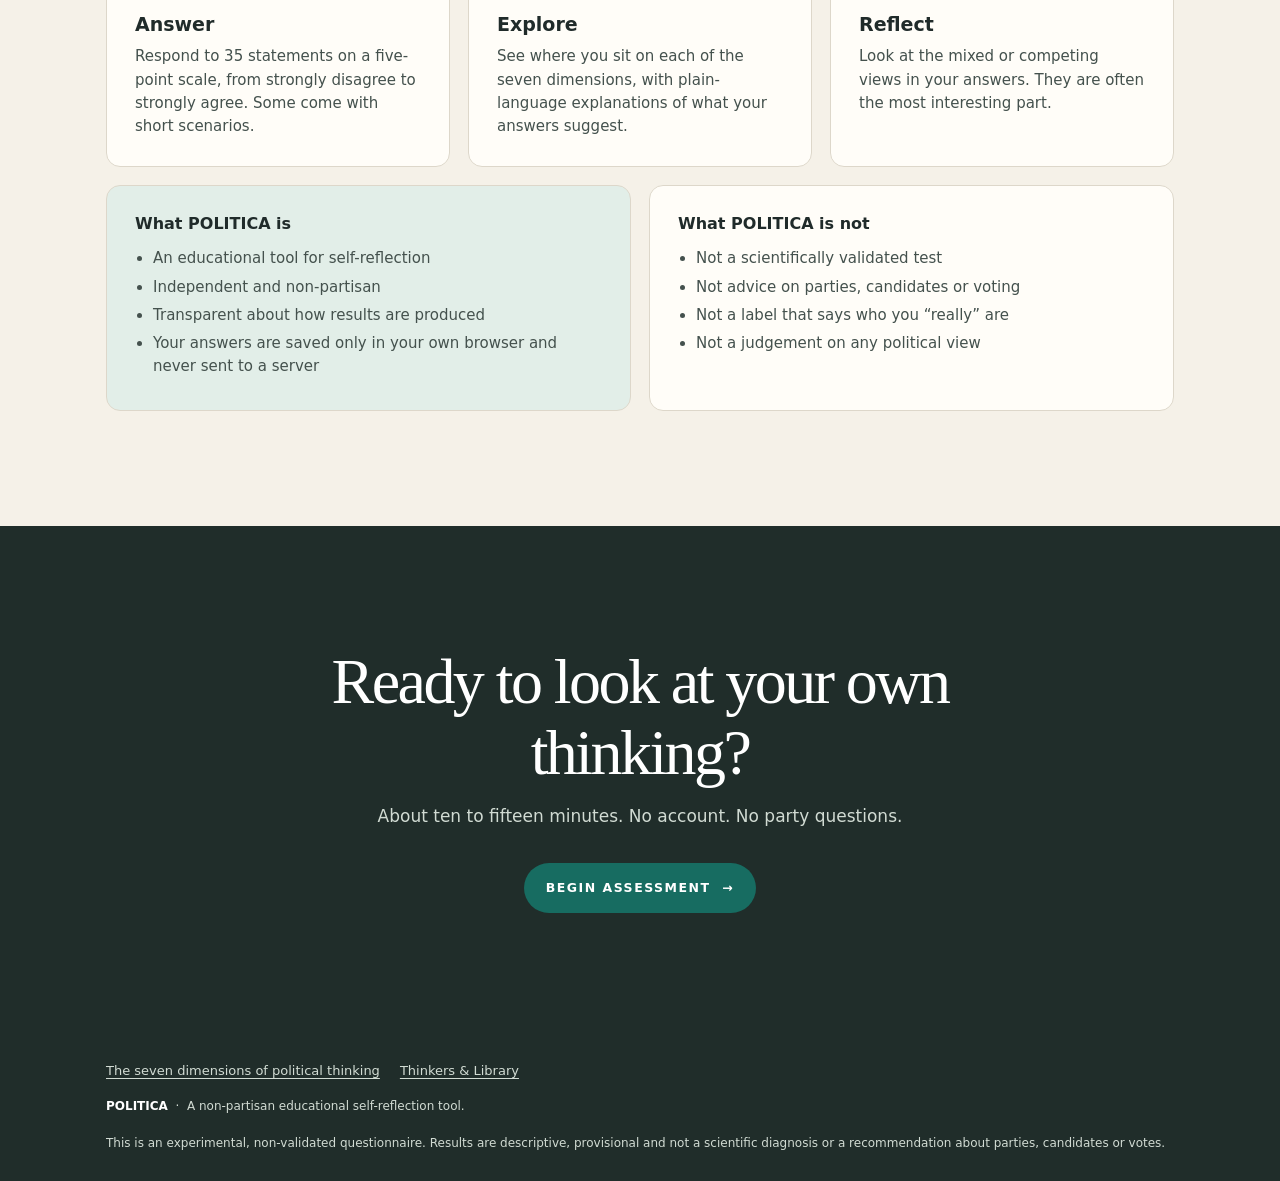
==== commit e7a1ff17: "Add Thinkers and Library to homepage navigation" ====
--- a/index.html
+++ b/index.html
@@ -32,7 +32,7 @@
 </head>
 <body class="landing">
 <a class="skip" href="#main">Skip to main content</a>
-<header class="topbar"><div class="wrap topinner"><a class="brand" href="/" aria-label="POLITICA home">POLI<span>T</span>ICA</a><nav class="topnav" aria-label="Primary"><a href="#framework">Framework</a><a href="#how">How it works</a><a class="navcta" href="assessment.html">Begin</a></nav></div></header>
+<header class="topbar"><div class="wrap topinner"><a class="brand" href="/" aria-label="POLITICA home">POLI<span>T</span>ICA</a><nav class="topnav" aria-label="Primary"><a href="#framework">Framework</a><a href="#how">How it works</a><a href="thinkers-library.html">Thinkers &amp; Library</a><a class="navcta" href="assessment.html">Begin</a></nav></div></header>
 
 <section class="hero" id="top">
 <canvas class="fx-particles" id="fxParticles" aria-hidden="true"></canvas>
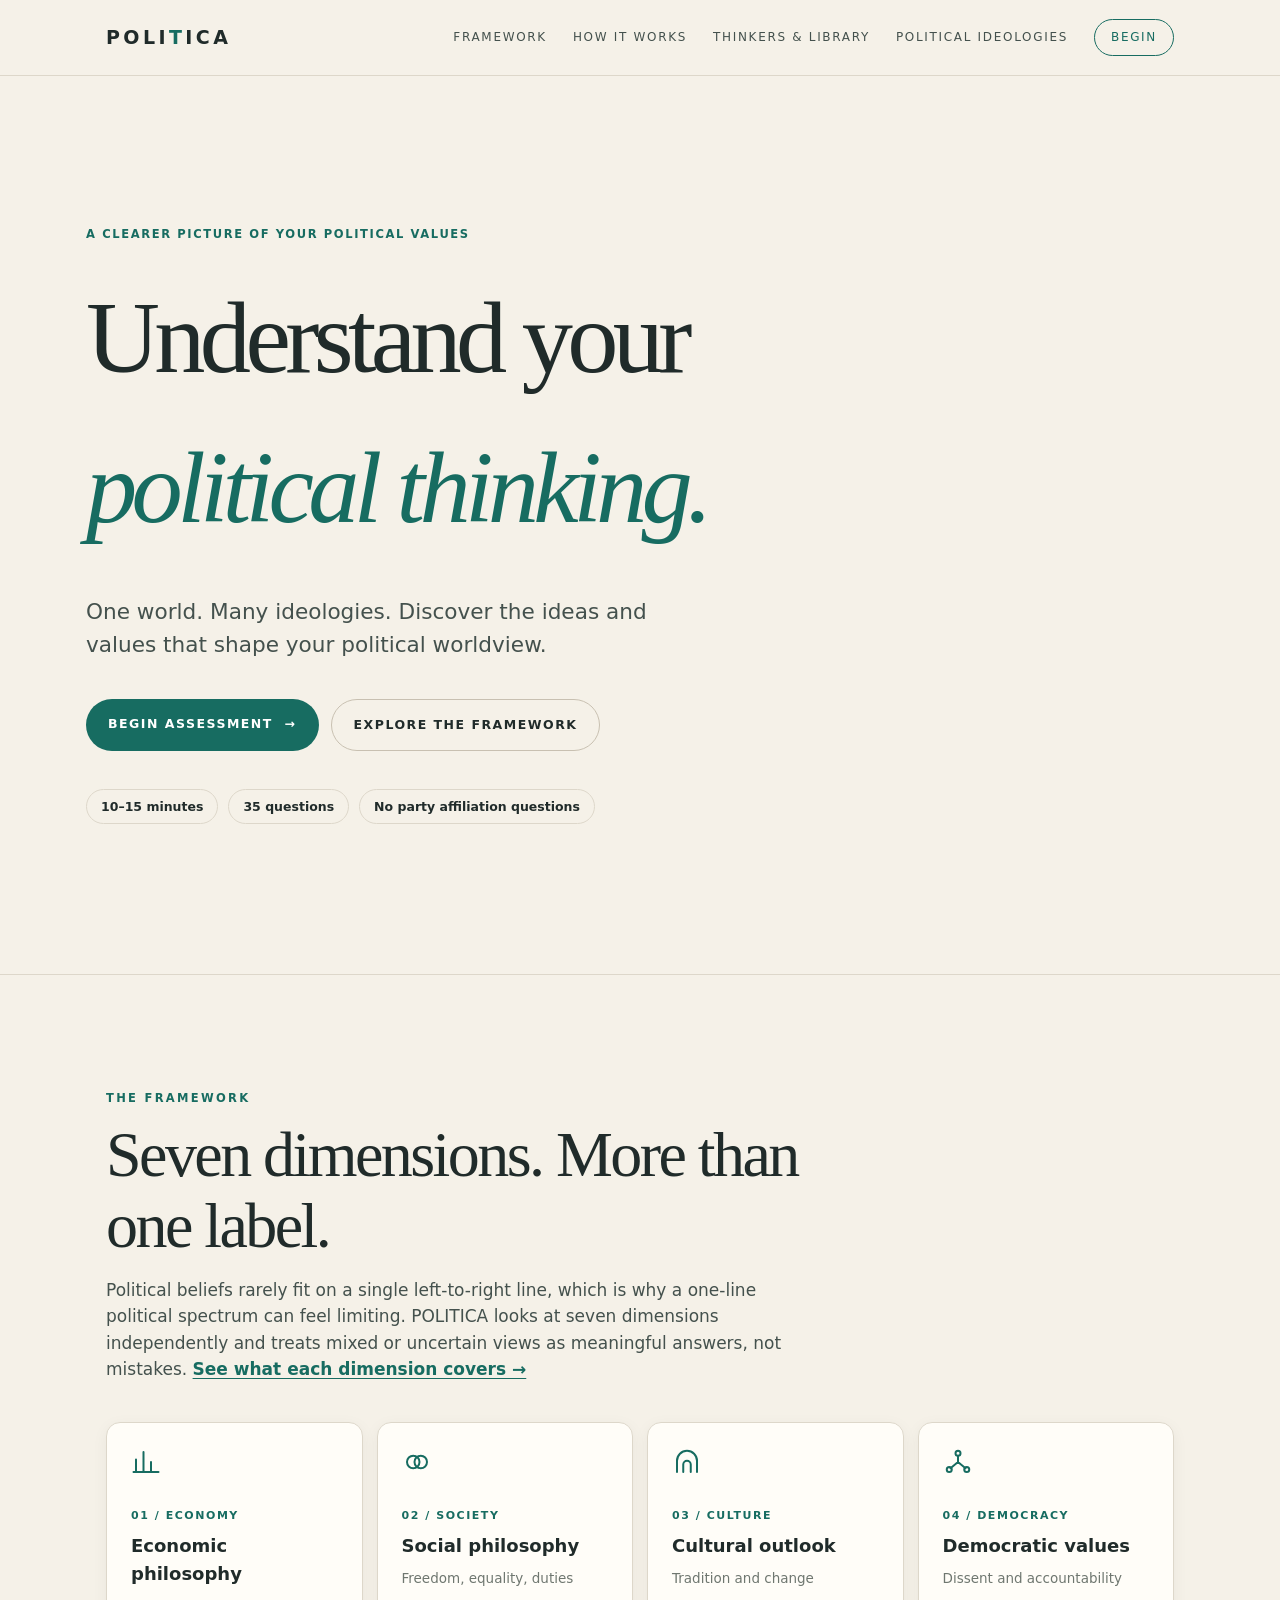
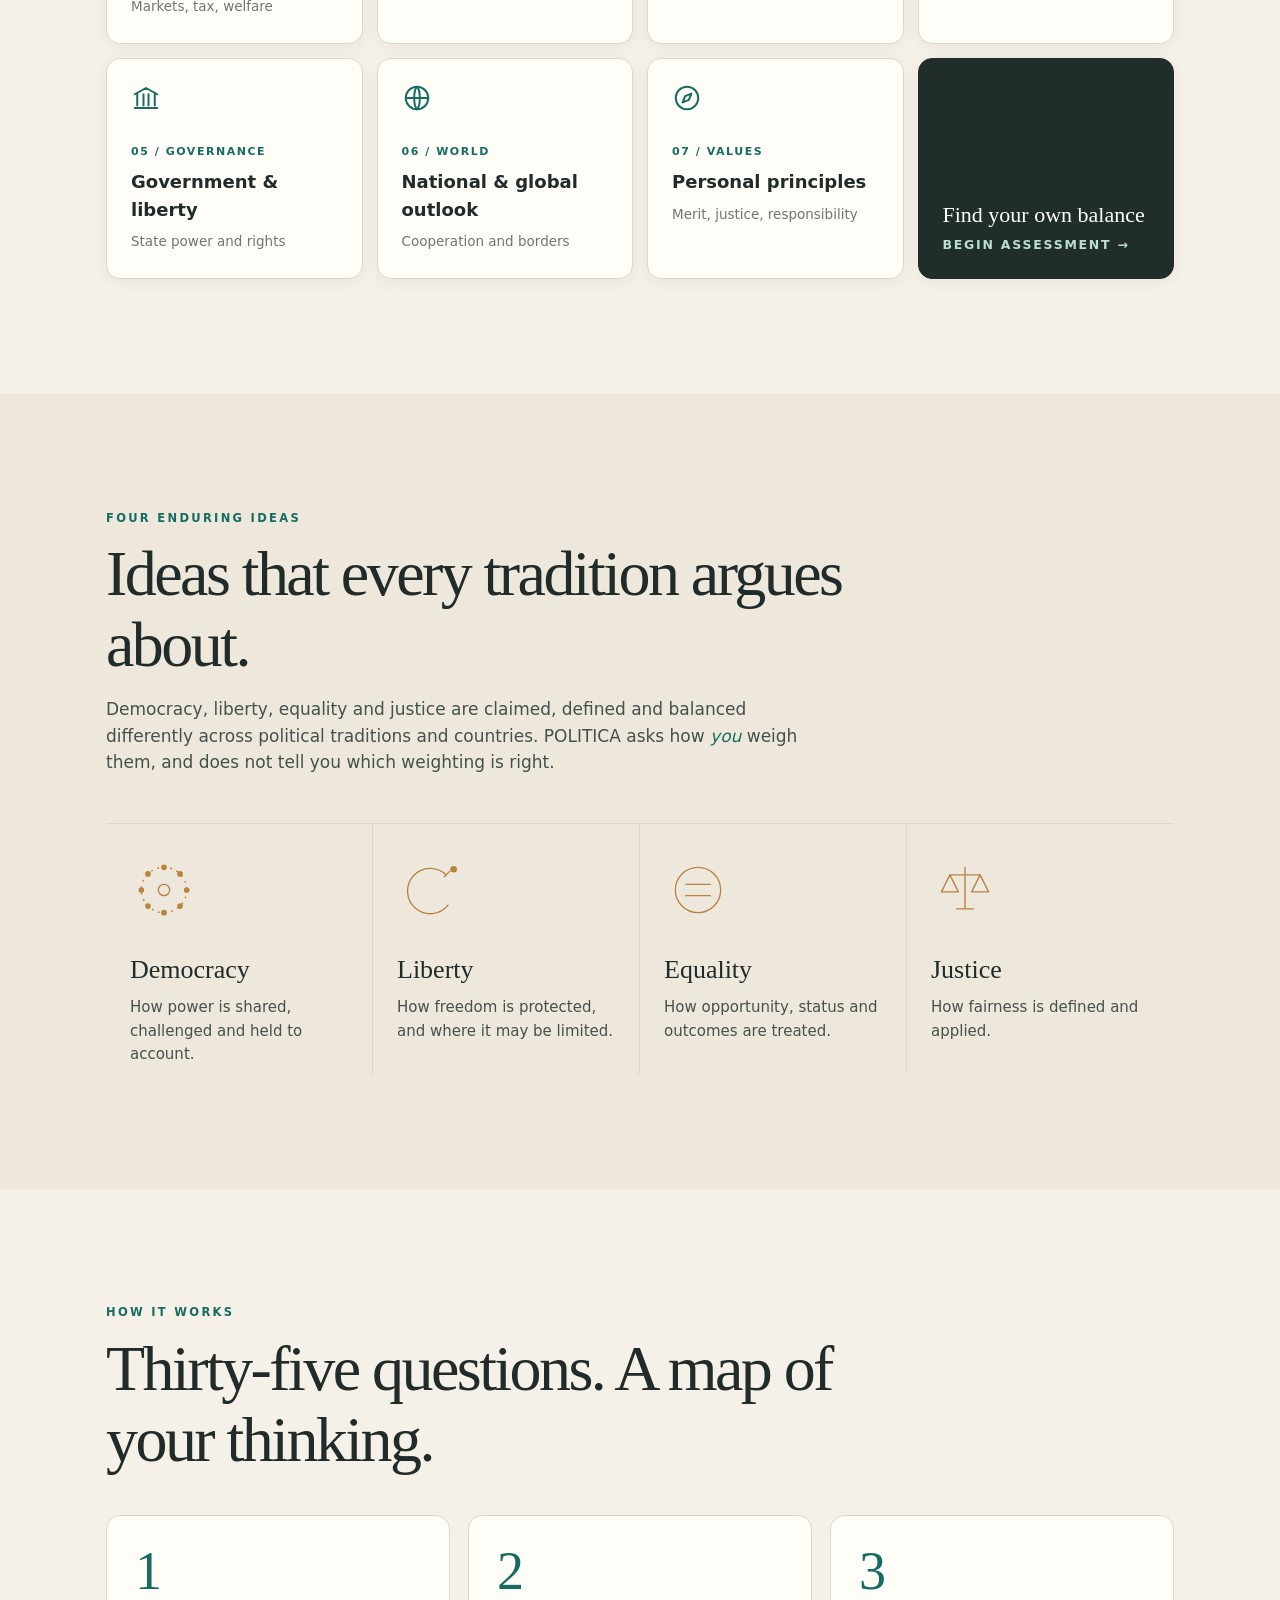
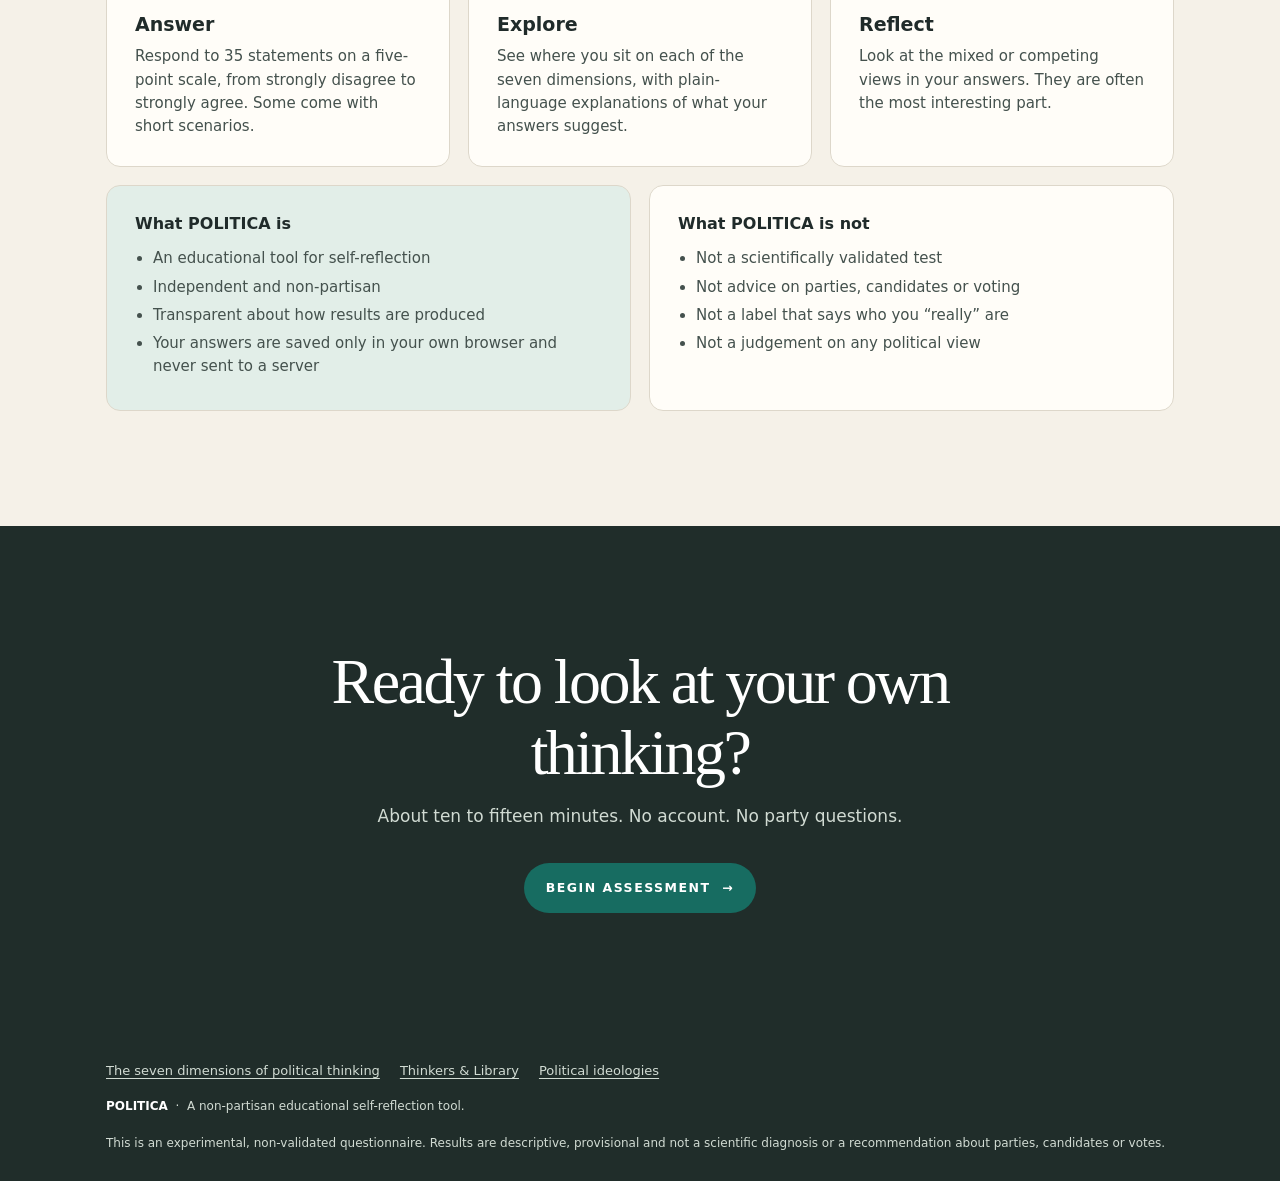
==== commit 37c25079: "Add political ideologies to site navigation" ====
--- a/index.html
+++ b/index.html
@@ -32,7 +32,7 @@
 </head>
 <body class="landing">
 <a class="skip" href="#main">Skip to main content</a>
-<header class="topbar"><div class="wrap topinner"><a class="brand" href="/" aria-label="POLITICA home">POLI<span>T</span>ICA</a><nav class="topnav" aria-label="Primary"><a href="#framework">Framework</a><a href="#how">How it works</a><a href="thinkers-library.html">Thinkers &amp; Library</a><a class="navcta" href="assessment.html">Begin</a></nav></div></header>
+<header class="topbar"><div class="wrap topinner"><a class="brand" href="/" aria-label="POLITICA home">POLI<span>T</span>ICA</a><nav class="topnav" aria-label="Primary"><a href="#framework">Framework</a><a href="#how">How it works</a><a href="thinkers-library.html">Thinkers &amp; Library</a><a href="ideologies.html">Political ideologies</a><a class="navcta" href="assessment.html">Begin</a></nav></div></header>
 
 <section class="hero" id="top">
 <canvas class="fx-particles" id="fxParticles" aria-hidden="true"></canvas>
@@ -112,7 +112,7 @@
 </div></section>
 </main>
 
-<footer class="footer"><div class="wrap"><nav class="footer-links" aria-label="Guides"><a href="seven-dimensions.html">The seven dimensions of political thinking</a><a href="thinkers-library.html">Thinkers &amp; Library</a></nav><strong>POLITICA</strong> &nbsp;·&nbsp; A non-partisan educational self-reflection tool.<br><br>This is an experimental, non-validated questionnaire. Results are descriptive, provisional and not a scientific diagnosis or a recommendation about parties, candidates or votes.</div></footer>
+<footer class="footer"><div class="wrap"><nav class="footer-links" aria-label="Guides"><a href="seven-dimensions.html">The seven dimensions of political thinking</a><a href="thinkers-library.html">Thinkers &amp; Library</a><a href="ideologies.html">Political ideologies</a></nav><strong>POLITICA</strong> &nbsp;·&nbsp; A non-partisan educational self-reflection tool.<br><br>This is an experimental, non-validated questionnaire. Results are descriptive, provisional and not a scientific diagnosis or a recommendation about parties, candidates or votes.</div></footer>
 
 <script src="js/questions.js"></script>
 <script src="js/scoring.js"></script>
--- a/css/base.css
+++ b/css/base.css
@@ -62,3 +62,12 @@
 .footer-links a{color:#c9d6e6;text-decoration:underline;text-underline-offset:3px}
 .footer-links a:hover{color:#fff}
 .textlink{color:var(--teal);font-weight:650;text-decoration:underline;text-underline-offset:3px;white-space:nowrap}
+
+/* Phase 7 — shared accessibility safeguards. */
+.skip{position:fixed;left:12px;top:8px;transform:translateY(calc(-100% - 12px));width:max-content;max-width:calc(100vw - 24px);transition:none}
+.skip:focus{left:12px;transform:translateY(0);outline:3px solid var(--gold);outline-offset:3px}
+:target{scroll-margin-top:96px}
+@media(prefers-reduced-motion:reduce){
+  html{scroll-behavior:auto!important}
+  *,*::before,*::after{animation:none!important;transition:none!important;scroll-behavior:auto!important}
+}
